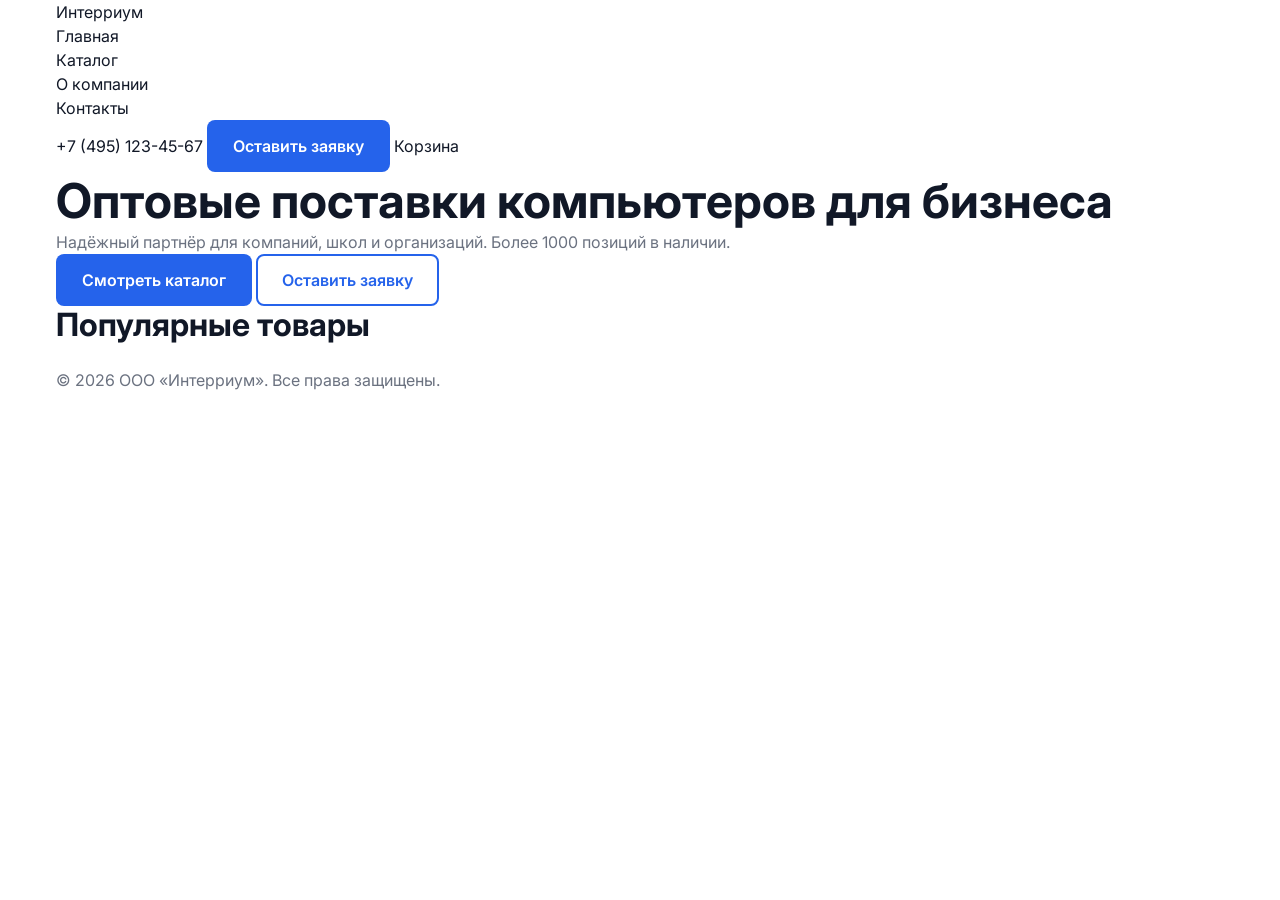
==== index.html @ 9c42518e "Initial commit" ====
<!doctype html>
<html lang="ru">
  <head>
    <meta charset="UTF-8" />
    <meta name="viewport" content="width=device-width, initial-scale=1.0" />
    <meta
      name="description"
      content="Оптовая продажа компьютеров для бизнеса. ООО Интерриум — надёжный поставщик техники с 2005 года."
    />
    <title>Интерриум — оптовые поставки компьютеров</title>
    <link rel="preconnect" href="https://fonts.googleapis.com" />
    <link rel="preconnect" href="https://fonts.gstatic.com" crossorigin />
    <link
      href="https://fonts.googleapis.com/css2?family=Inter:ital,opsz,wght@0,14..32,100..900;1,14..32,100..900&display=swap"
      rel="stylesheet"
    />
    <link rel="stylesheet" href="css/reset.css" />
    <link rel="stylesheet" href="css/variables.css" />
    <link rel="stylesheet" href="css/style.css" />
  </head>
  <body>
    <header id="header" class="header">
      <div class="container">
        <a href="index.html" class="header__logo">Интерриум</a>
        <nav class="header__nav">
          <ul class="header__nav-list">
            <li>
              <a href="index.html" class="header__nav-link active">Главная</a>
            </li>
            <li>
              <a href="catalog.html" class="header__nav-link">Каталог</a>
            </li>
            <li>
              <a href="about.html" class="header__nav-link">О компании</a>
            </li>
            <li>
              <a href="contacts.html" class="header__nav-link">Контакты</a>
            </li>
          </ul>
        </nav>
        <a href="tel:+74951234567" class="header__phone">+7 (495) 123-45-67</a>
        <button type="button" class="btn btn--primary header__btn">
          Оставить заявку
        </button>
        <a href="cart.html" class="header__cart">Корзина</a>
      </div>
    </header>

    <main class="main">
      <section class="hero">
        <div class="container">
          <!-- <img src="assets/images/banner_1.png" alt="" /> -->
          <h1 class="hero__title">Оптовые поставки компьютеров для бизнеса</h1>
          <p class="hero__subtitle">
            Надёжный партнёр для компаний, школ и организаций. Более 1000
            позиций в наличии.
          </p>
          <div class="hero__buttons">
            <button type="button" class="btn btn--primary">
              Смотреть каталог
            </button>
            <button type="button" class="btn btn--outline">
              Оставить заявку
            </button>
          </div>
        </div>
      </section>

      <section class="featured-products">
        <div class="container">
          <h2 class="section-title">Популярные товары</h2>
        </div>
      </section>
    </main>

    <footer class="footer">
      <div class="container">
        <p class="footer__copy">© 2026 ООО «Интерриум». Все права защищены.</p>
      </div>
    </footer>

    <script src="js/main.js"></script>
  </body>
</html>
---- css/variables.css ----
:root {
  --color-primary: #2563eb;
  --color-primary-dark: #1d4ed8;

  --color-dark: #111827;
  --color-gray: #6b7280;
  --color-light: #f3f4f6;
  --color-white: #ffffff;

  --color-success: #10b981;
  --color-danger: #ef4444;

  --font-family: "Inter", sans-serif;

  --font-size-xs: 12px;
  --font-size-sm: 14px;
  --font-size-base: 16px;
  --font-size-lg: 18px;
  --font-size-xl: 20px;
  --font-size-2xl: 24px;
  --font-size-3xl: 32px;
  --font-size-4xl: 48px;

  --font-weight-regular: 400;
  --font-weight-medium: 500;
  --font-weight-semibold: 600;
  --font-weight-bold: 700;

  --line-height-tight: 1.2;
  --line-height-normal: 1.5;
  --line-height-loose: 1.75;

  --spacing-xs: 4px;
  --spacing-sm: 8px;
  --spacing-md: 16px;
  --spacing-lg: 24px;
  --spacing-xl: 32px;
  --spacing-2xl: 48px;
  --spacing-3xl: 64px;
  --spacing-4xl: 96px;

  --radius-sm: 4px;
  --radius-md: 8px;
  --radius-lg: 12px;
  --radius-xl: 16px;
  --radius-full: 9999px;

  --shadow-sm: 0 1px 3px rgba(0, 0, 0, 0.1);
  --shadow-md: 0 4px 12px rgba(0, 0, 0, 0.1);
  --shadow-lg: 0 8px 24px rgba(0, 0, 0, 0.12);

  --transition-fast: 0.15s ease;
  --transition-base: 0.3s ease;

  --container-width: 1200px;
  --header-height: 80px;
}
---- css/style.css ----
body {
  font-family: var(--font-family);
  font-size: var(--font-size-base);
  font-weight: var(--font-weight-regular);
  line-height: var(--line-height-normal);
  color: var(--color-dark);
  background-color: var(--color-white);
  -webkit-font-smoothing: antialiased;
}

h1 {
  font-size: var(--font-size-4xl);
  font-weight: var(--font-weight-bold);
  line-height: var(--line-height-tight);
  color: var(--color-dark);
}

h2 {
  font-size: var(--font-size-3xl);
  font-weight: var(--font-weight-bold);
  line-height: var(--line-height-tight);
}

h3 {
  font-size: var(--font-size-2xl);
  font-weight: var(--font-weight-semibold);
  line-height: var(--line-height-tight);
}

p {
  line-height: var(--line-height-normal);
  color: var(--color-gray);
}

.section-title {
  font-size: var(--font-size-3xl);
  font-weight: var(--font-weight-bold);
  color: var(--color-dark);
  margin-bottom: var(--spacing-lg);
}

.section-subtitle {
  font-size: var(--font-size-lg);
  color: var(--color-gray);
  margin-bottom: var(--spacing-2xl);
}

.btn {
  display: inline-flex;
  align-items: center;
  justify-content: center;
  gap: var(--spacing-sm);
  padding: 12px 24px;
  font-size: var(--font-size-base);
  font-weight: var(--font-weight-semibold);
  border-radius: var(--radius-md);
  cursor: pointer;
  border: 2px solid transparent;
  transition: all var(--transition-base);
  white-space: nowrap;
}

.btn--primary {
  background-color: var(--color-primary);
  color: var(--color-white);
}

.btn--primary:hover {
  background-color: var(--color-primary-dark);
}

.btn--outline {
  background-color: transparent;
  color: var(--color-primary);
  border-color: var(--color-primary);
}

.btn--outline:hover {
  background-color: var(--color-primary);
  color: var(--color-white);
}

.container {
  max-width: var(--container-width);
  margin-left: auto;
  margin-right: auto;
  padding-left: var(--spacing-md);
  padding-right: var(--spacing-md);
}
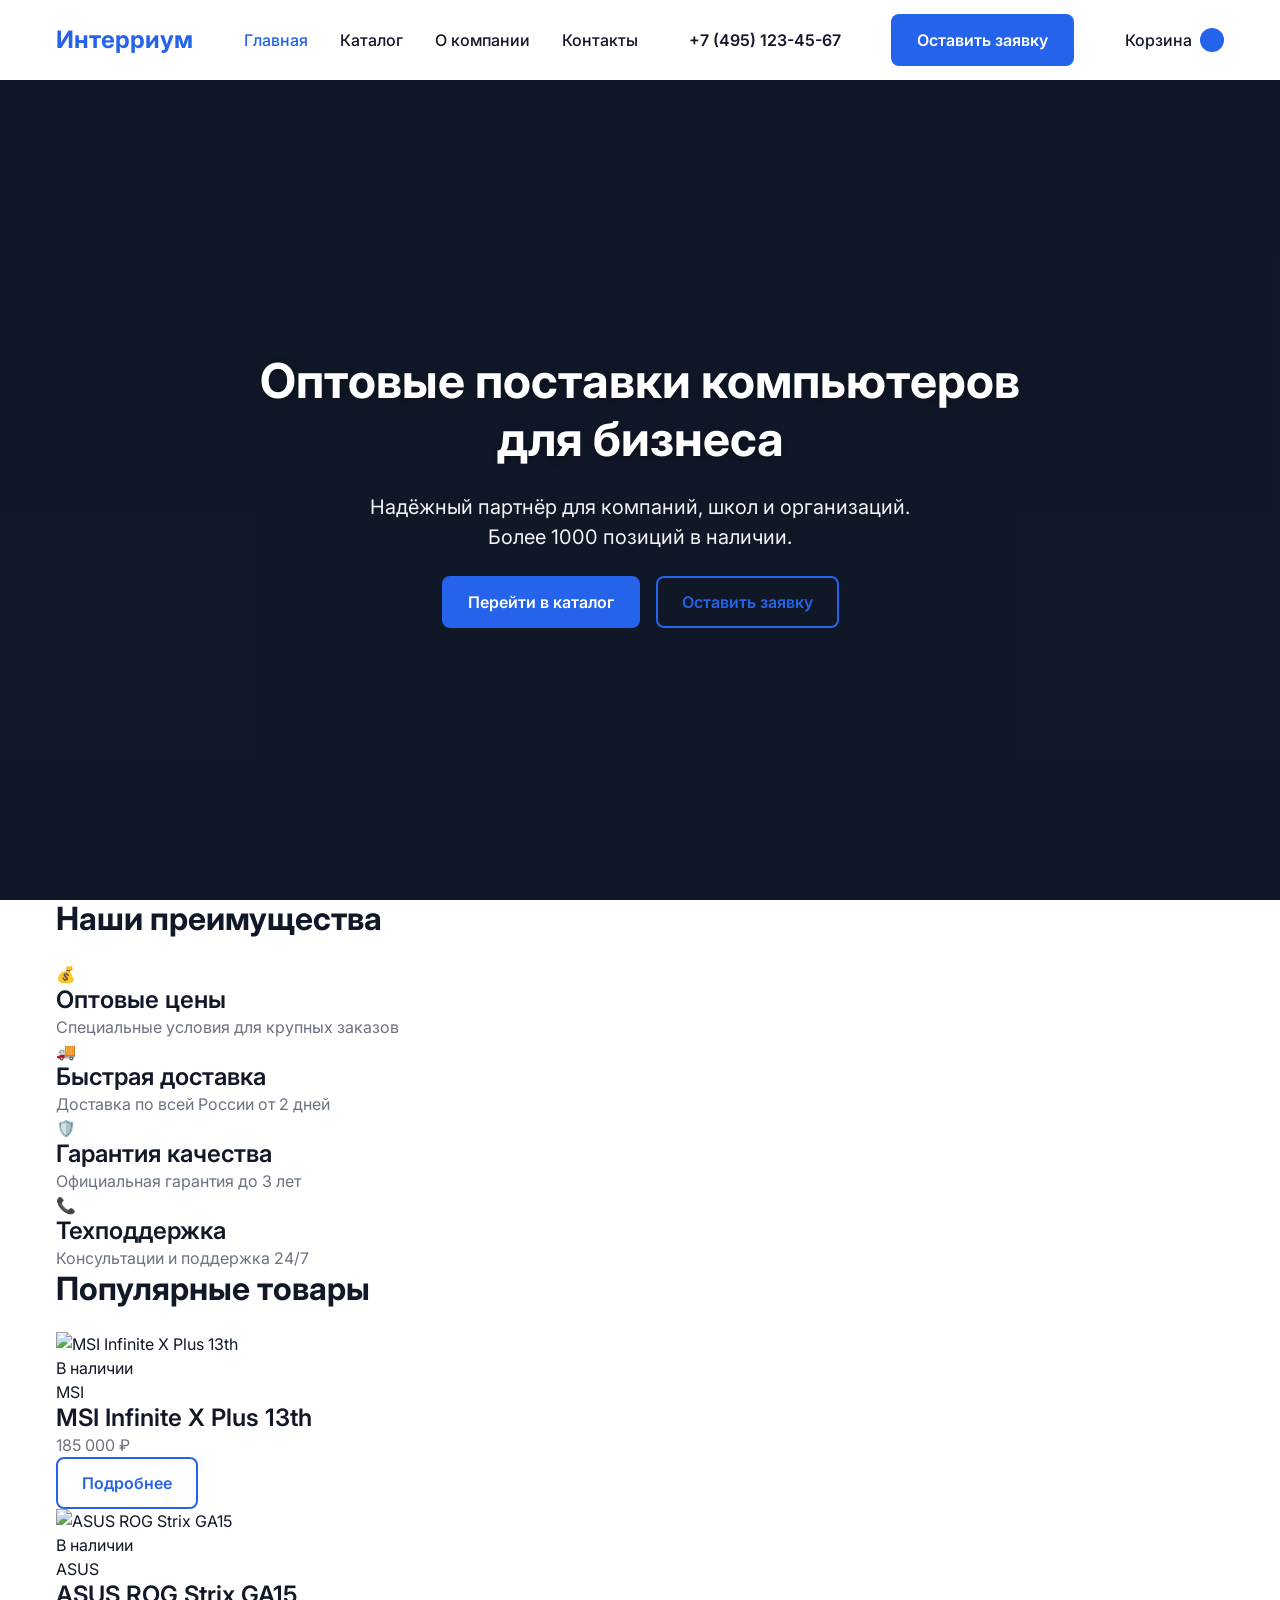
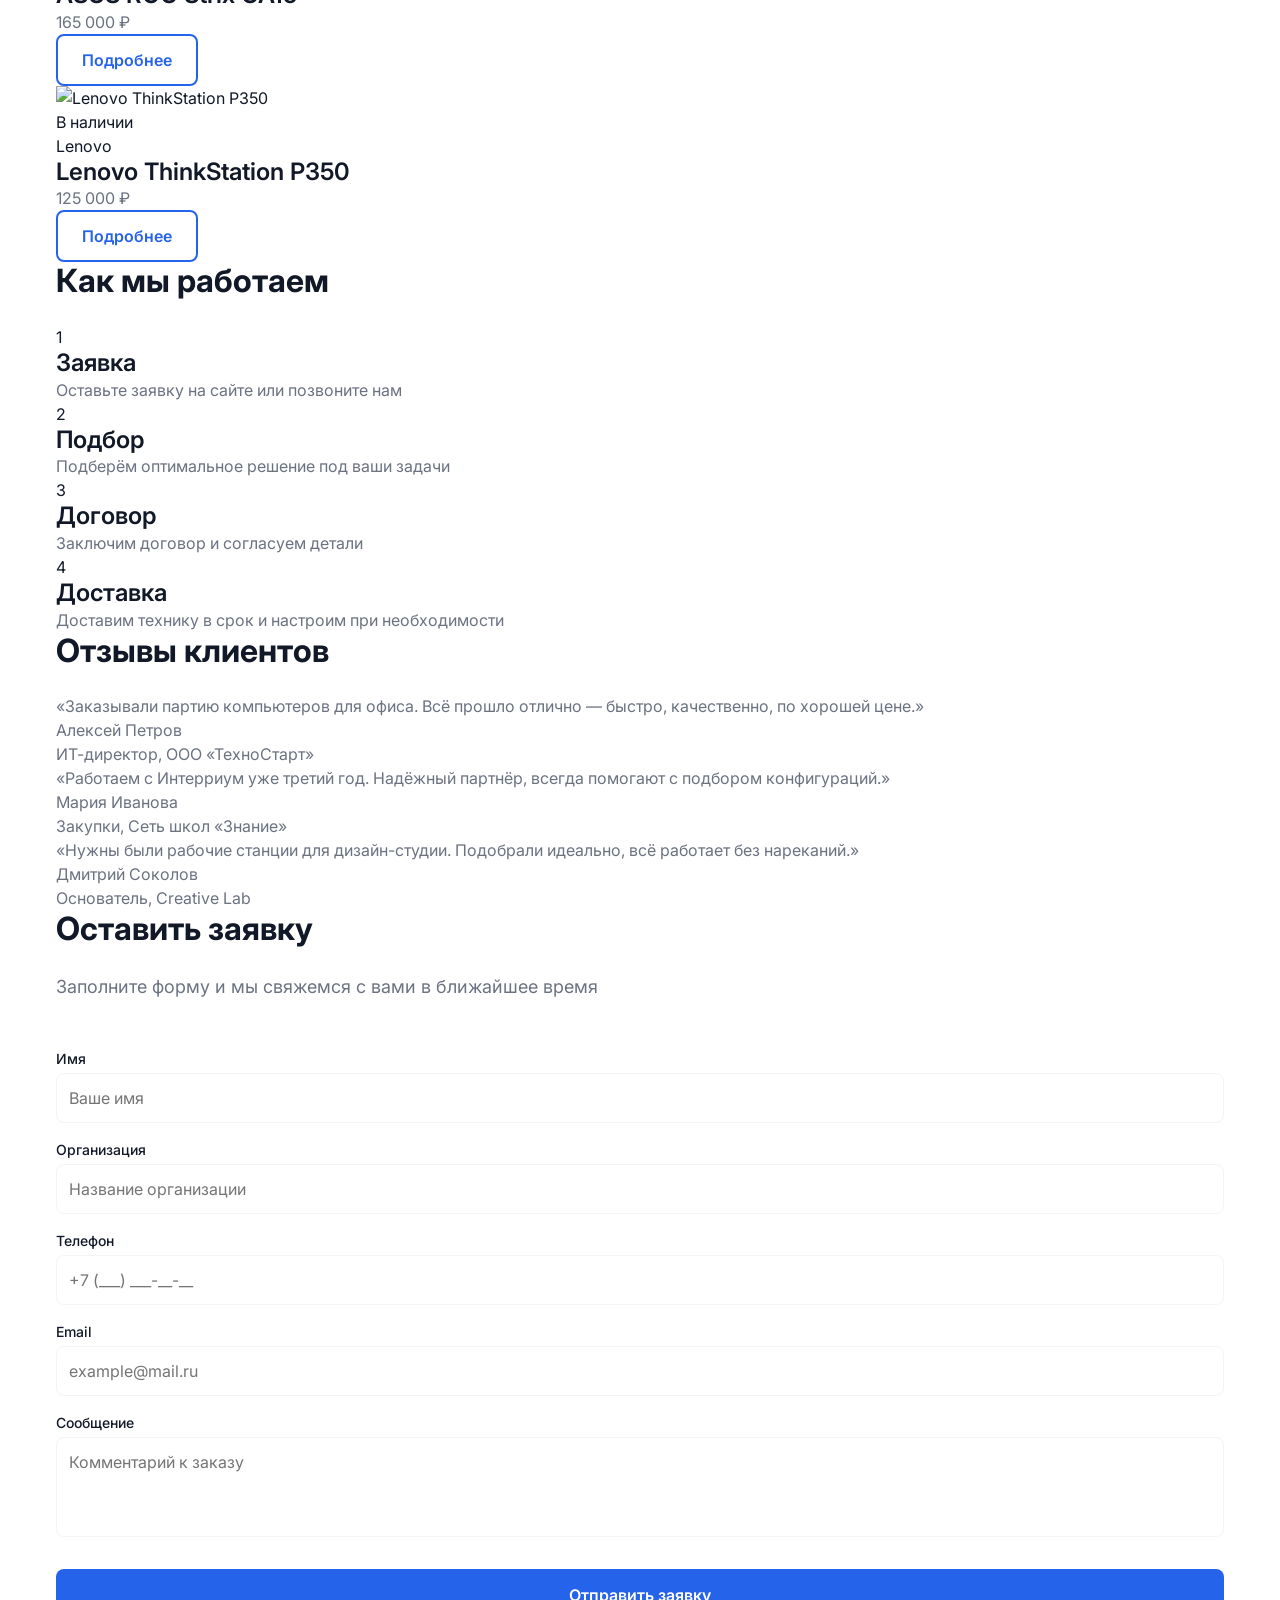
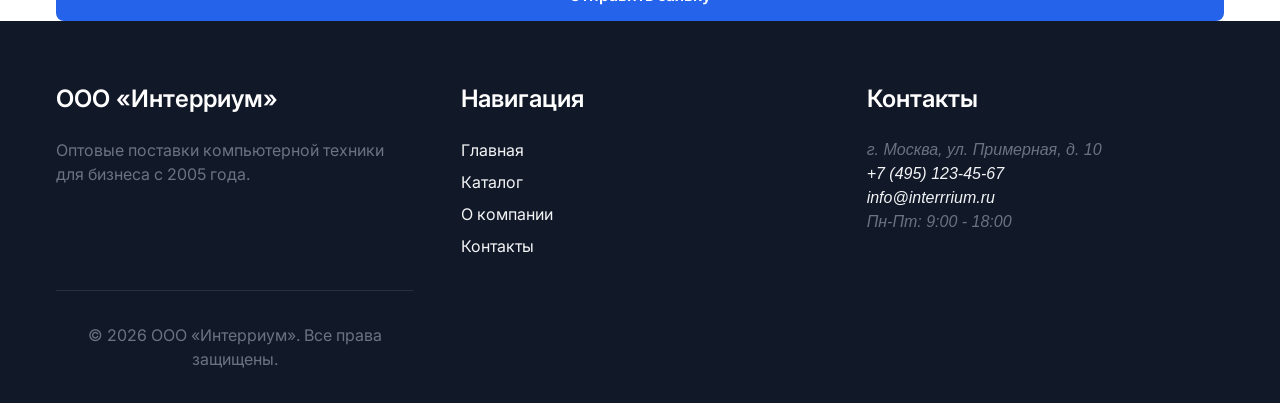
==== commit 3e1aeb62: "Remove adaptive design files and finalize basic templates - Removed adaptive.css file completely as " ====
--- a/index.html
+++ b/index.html
@@ -14,9 +14,15 @@
       href="https://fonts.googleapis.com/css2?family=Inter:ital,opsz,wght@0,14..32,100..900;1,14..32,100..900&display=swap"
       rel="stylesheet"
     />
+    <link rel="icon" href="assets/images/favicon.ico" type="image/x-icon" />
     <link rel="stylesheet" href="css/reset.css" />
     <link rel="stylesheet" href="css/variables.css" />
     <link rel="stylesheet" href="css/style.css" />
+    <link rel="stylesheet" href="css/header.css" />
+    <link rel="stylesheet" href="css/footer.css" />
+    <link rel="stylesheet" href="css/catalog.css" />
+    <link rel="stylesheet" href="css/product.css" />
+    <link rel="stylesheet" href="css/cart.css" />
   </head>
   <body>
     <header id="header" class="header">
@@ -39,46 +45,278 @@
           </ul>
         </nav>
         <a href="tel:+74951234567" class="header__phone">+7 (495) 123-45-67</a>
-        <button type="button" class="btn btn--primary header__btn">
+        <button type="button" class="btn btn--primary header__btn" data-modal="requestModal">
           Оставить заявку
         </button>
-        <a href="cart.html" class="header__cart">Корзина</a>
+        <a href="cart.html" class="header__cart">
+          Корзина
+          <span class="header__cart-count"></span>
+        </a>
       </div>
     </header>
 
     <main class="main">
       <section class="hero">
         <div class="container">
-          <!-- <img src="assets/images/banner_1.png" alt="" /> -->
           <h1 class="hero__title">Оптовые поставки компьютеров для бизнеса</h1>
           <p class="hero__subtitle">
             Надёжный партнёр для компаний, школ и организаций. Более 1000
             позиций в наличии.
           </p>
           <div class="hero__buttons">
-            <button type="button" class="btn btn--primary">
-              Смотреть каталог
-            </button>
-            <button type="button" class="btn btn--outline">
+            <a href="catalog.html" class="btn btn--primary">Перейти в каталог</a>
+            <button type="button" class="btn btn--outline" data-modal="requestModal">
               Оставить заявку
             </button>
           </div>
         </div>
       </section>
 
-      <section class="featured-products">
+      <section class="advantages section">
+        <div class="container">
+          <h2 class="section-title">Наши преимущества</h2>
+          <div class="advantages__grid">
+            <article class="advantage-card fade-in">
+              <div class="advantage-card__icon">💰</div>
+              <h3 class="advantage-card__title">Оптовые цены</h3>
+              <p class="advantage-card__text">Специальные условия для крупных заказов</p>
+            </article>
+            <article class="advantage-card fade-in">
+              <div class="advantage-card__icon">🚚</div>
+              <h3 class="advantage-card__title">Быстрая доставка</h3>
+              <p class="advantage-card__text">Доставка по всей России от 2 дней</p>
+            </article>
+            <article class="advantage-card fade-in">
+              <div class="advantage-card__icon">🛡️</div>
+              <h3 class="advantage-card__title">Гарантия качества</h3>
+              <p class="advantage-card__text">Официальная гарантия до 3 лет</p>
+            </article>
+            <article class="advantage-card fade-in">
+              <div class="advantage-card__icon">📞</div>
+              <h3 class="advantage-card__title">Техподдержка</h3>
+              <p class="advantage-card__text">Консультации и поддержка 24/7</p>
+            </article>
+          </div>
+        </div>
+      </section>
+
+      <section class="featured-products section">
         <div class="container">
           <h2 class="section-title">Популярные товары</h2>
+          <div class="featured-products__grid">
+            <article class="product-card fade-in" data-id="1">
+              <div class="product-card__image-wrapper">
+                <img src="assets/images/product-1.jpg" alt="MSI Infinite X Plus 13th" class="product-card__image" loading="lazy">
+                <span class="product-card__badge product-card__badge--in-stock">В наличии</span>
+              </div>
+              <div class="product-card__content">
+                <span class="product-card__brand">MSI</span>
+                <h3 class="product-card__title">MSI Infinite X Plus 13th</h3>
+                <p class="product-card__price">185 000 ₽</p>
+                <a href="product.html?id=1" class="btn btn--outline">Подробнее</a>
+              </div>
+            </article>
+            <article class="product-card fade-in" data-id="2">
+              <div class="product-card__image-wrapper">
+                <img src="assets/images/product-2.jpg" alt="ASUS ROG Strix GA15" class="product-card__image" loading="lazy">
+                <span class="product-card__badge product-card__badge--in-stock">В наличии</span>
+              </div>
+              <div class="product-card__content">
+                <span class="product-card__brand">ASUS</span>
+                <h3 class="product-card__title">ASUS ROG Strix GA15</h3>
+                <p class="product-card__price">165 000 ₽</p>
+                <a href="product.html?id=2" class="btn btn--outline">Подробнее</a>
+              </div>
+            </article>
+            <article class="product-card fade-in" data-id="5">
+              <div class="product-card__image-wrapper">
+                <img src="assets/images/product-5.jpg" alt="Lenovo ThinkStation P350" class="product-card__image" loading="lazy">
+                <span class="product-card__badge product-card__badge--in-stock">В наличии</span>
+              </div>
+              <div class="product-card__content">
+                <span class="product-card__brand">Lenovo</span>
+                <h3 class="product-card__title">Lenovo ThinkStation P350</h3>
+                <p class="product-card__price">125 000 ₽</p>
+                <a href="product.html?id=5" class="btn btn--outline">Подробнее</a>
+              </div>
+            </article>
+          </div>
+        </div>
+      </section>
+
+      <section class="steps section">
+        <div class="container">
+          <h2 class="section-title">Как мы работаем</h2>
+          <div class="steps__list">
+            <div class="step fade-in">
+              <span class="step__number">1</span>
+              <h3 class="step__title">Заявка</h3>
+              <p class="step__text">Оставьте заявку на сайте или позвоните нам</p>
+            </div>
+            <div class="step fade-in">
+              <span class="step__number">2</span>
+              <h3 class="step__title">Подбор</h3>
+              <p class="step__text">Подберём оптимальное решение под ваши задачи</p>
+            </div>
+            <div class="step fade-in">
+              <span class="step__number">3</span>
+              <h3 class="step__title">Договор</h3>
+              <p class="step__text">Заключим договор и согласуем детали</p>
+            </div>
+            <div class="step fade-in">
+              <span class="step__number">4</span>
+              <h3 class="step__title">Доставка</h3>
+              <p class="step__text">Доставим технику в срок и настроим при необходимости</p>
+            </div>
+          </div>
+        </div>
+      </section>
+
+      <section class="reviews section">
+        <div class="container">
+          <h2 class="section-title">Отзывы клиентов</h2>
+          <div class="reviews__grid">
+            <article class="review-card fade-in">
+              <blockquote class="review-card__quote">
+                <p>«Заказывали партию компьютеров для офиса. Всё прошло отлично — быстро, качественно, по хорошей цене.»</p>
+              </blockquote>
+              <div class="review-card__author">
+                <img src="assets/images/avatar-1.jpg" alt="" class="review-card__avatar" loading="lazy">
+                <div>
+                  <p class="review-card__name">Алексей Петров</p>
+                  <p class="review-card__position">ИТ-директор, ООО «ТехноСтарт»</p>
+                </div>
+              </div>
+            </article>
+            <article class="review-card fade-in">
+              <blockquote class="review-card__quote">
+                <p>«Работаем с Интерриум уже третий год. Надёжный партнёр, всегда помогают с подбором конфигураций.»</p>
+              </blockquote>
+              <div class="review-card__author">
+                <img src="assets/images/avatar-2.jpg" alt="" class="review-card__avatar" loading="lazy">
+                <div>
+                  <p class="review-card__name">Мария Иванова</p>
+                  <p class="review-card__position">Закупки, Сеть школ «Знание»</p>
+                </div>
+              </div>
+            </article>
+            <article class="review-card fade-in">
+              <blockquote class="review-card__quote">
+                <p>«Нужны были рабочие станции для дизайн-студии. Подобрали идеально, всё работает без нареканий.»</p>
+              </blockquote>
+              <div class="review-card__author">
+                <img src="assets/images/avatar-3.jpg" alt="" class="review-card__avatar" loading="lazy">
+                <div>
+                  <p class="review-card__name">Дмитрий Соколов</p>
+                  <p class="review-card__position">Основатель, Creative Lab</p>
+                </div>
+              </div>
+            </article>
+          </div>
+        </div>
+      </section>
+
+      <section class="contact-form-section section">
+        <div class="container">
+          <h2 class="section-title">Оставить заявку</h2>
+          <p class="section-subtitle">Заполните форму и мы свяжемся с вами в ближайшее время</p>
+          <form class="form contact-form">
+            <div class="form__field">
+              <label for="contact-name" class="form__label">Имя</label>
+              <input type="text" id="contact-name" name="name" class="form__input" placeholder="Ваше имя" required />
+            </div>
+            <div class="form__field">
+              <label for="contact-org" class="form__label">Организация</label>
+              <input type="text" id="contact-org" name="organization" class="form__input" placeholder="Название организации" required />
+            </div>
+            <div class="form__field">
+              <label for="contact-phone" class="form__label">Телефон</label>
+              <input type="tel" id="contact-phone" name="phone" class="form__input" placeholder="+7 (___) ___-__-__" required />
+            </div>
+            <div class="form__field">
+              <label for="contact-email" class="form__label">Email</label>
+              <input type="email" id="contact-email" name="email" class="form__input" placeholder="example@mail.ru" required />
+            </div>
+            <div class="form__field">
+              <label for="contact-message" class="form__label">Сообщение</label>
+              <textarea id="contact-message" name="message" class="form__textarea" placeholder="Комментарий к заказу"></textarea>
+            </div>
+            <button type="submit" class="btn btn--primary form__submit">Отправить заявку</button>
+          </form>
+          <div class="form__success" style="display: none;">
+            <h3 class="form__success-title">Спасибо! Заявка принята!</h3>
+            <p>Мы свяжемся с вами в ближайшее время.</p>
+          </div>
         </div>
       </section>
     </main>
 
+    <!-- Modal -->
+    <div class="modal-overlay" id="requestModal">
+      <div class="modal">
+        <button type="button" class="modal__close" aria-label="Закрыть">×</button>
+        <h2 class="modal__title">Оставить заявку</h2>
+        <form class="form">
+          <div class="form__field">
+            <label for="modal-name" class="form__label">Имя</label>
+            <input type="text" id="modal-name" name="name" class="form__input" placeholder="Ваше имя" required />
+          </div>
+          <div class="form__field">
+            <label for="modal-org" class="form__label">Организация</label>
+            <input type="text" id="modal-org" name="organization" class="form__input" placeholder="Название организации" required />
+          </div>
+          <div class="form__field">
+            <label for="modal-phone" class="form__label">Телефон</label>
+            <input type="tel" id="modal-phone" name="phone" class="form__input" placeholder="+7 (___) ___-__-__" required />
+          </div>
+          <div class="form__field">
+            <label for="modal-email" class="form__label">Email</label>
+            <input type="email" id="modal-email" name="email" class="form__input" placeholder="example@mail.ru" required />
+          </div>
+          <div class="form__field">
+            <label for="modal-comment" class="form__label">Комментарий</label>
+            <textarea id="modal-comment" name="comment" class="form__textarea" placeholder="Дополнительная информация"></textarea>
+          </div>
+          <button type="submit" class="btn btn--primary form__submit">Отправить</button>
+        </form>
+        <div class="form__success" style="display: none;">
+          <h3 class="form__success-title">Спасибо! Заявка принята!</h3>
+          <p>Мы свяжемся с вами в ближайшее время.</p>
+        </div>
+      </div>
+    </div>
+
     <footer class="footer">
+      <div class="container">
+        <div class="footer__column">
+          <h3>ООО «Интерриум»</h3>
+          <p>Оптовые поставки компьютерной техники для бизнеса с 2005 года.</p>
+        </div>
+        <div class="footer__column">
+          <h3>Навигация</h3>
+          <nav class="footer__links">
+            <a href="index.html" class="footer__link">Главная</a>
+            <a href="catalog.html" class="footer__link">Каталог</a>
+            <a href="about.html" class="footer__link">О компании</a>
+            <a href="contacts.html" class="footer__link">Контакты</a>
+          </nav>
+        </div>
+        <div class="footer__column">
+          <h3>Контакты</h3>
+          <address class="footer__contact">
+            <p>г. Москва, ул. Примерная, д. 10</p>
+            <p><a href="tel:+74951234567" class="footer__link">+7 (495) 123-45-67</a></p>
+            <p><a href="mailto:info@interrrium.ru" class="footer__link">info@interrrium.ru</a></p>
+            <p>Пн-Пт: 9:00 - 18:00</p>
+          </address>
+        </div>
+      </div>
       <div class="container">
         <p class="footer__copy">© 2026 ООО «Интерриум». Все права защищены.</p>
       </div>
     </footer>
 
+    <script src="js/data.js"></script>
     <script src="js/main.js"></script>
   </body>
 </html>
--- a/css/style.css
+++ b/css/style.css
@@ -1,4 +1,318 @@
+/* Header styles */
+.header {
+  position: fixed;
+  top: 0;
+  left: 0;
+  width: 100%;
+  height: var(--header-height);
+  background-color: var(--color-white);
+  box-shadow: var(--shadow-md);
+  z-index: 100;
+}
+
+.header .container {
+  display: flex;
+  align-items: center;
+  justify-content: space-between;
+  height: 100%;
+  gap: var(--spacing-lg);
+}
+
+.header__logo {
+  font-size: var(--font-size-2xl);
+  font-weight: var(--font-weight-bold);
+  color: var(--color-primary);
+  text-decoration: none;
+}
+
+.header__nav-list {
+  display: flex;
+  gap: var(--spacing-xl);
+}
+
+.header__nav-link {
+  font-size: var(--font-size-base);
+  font-weight: var(--font-weight-medium);
+  color: var(--color-dark);
+  transition: color var(--transition-base);
+}
+
+.header__nav-link:hover,
+.header__nav-link.active {
+  color: var(--color-primary);
+}
+
+.header__phone {
+  font-size: var(--font-size-base);
+  font-weight: var(--font-weight-semibold);
+  color: var(--color-dark);
+  white-space: nowrap;
+}
+
+.header__btn {
+  padding: 10px 20px;
+}
+
+.header__cart {
+  position: relative;
+  font-size: var(--font-size-base);
+  font-weight: var(--font-weight-medium);
+  color: var(--color-dark);
+  display: flex;
+  align-items: center;
+  gap: var(--spacing-sm);
+}
+
+.header__cart-count {
+  display: inline-flex;
+  align-items: center;
+  justify-content: center;
+  min-width: 24px;
+  height: 24px;
+  padding: 0 6px;
+  font-size: var(--font-size-xs);
+  font-weight: var(--font-weight-bold);
+  color: var(--color-white);
+  background-color: var(--color-primary);
+  border-radius: var(--radius-full);
+}
+
+.main {
+  padding-top: var(--header-height);
+}
+
+/* Hero section */
+.hero {
+  position: relative;
+  min-height: calc(100vh - var(--header-height));
+  display: flex;
+  align-items: center;
+  background-image: url('../assets/images/hero-bg.jpg');
+  background-size: cover;
+  background-position: center;
+  background-color: var(--color-dark);
+}
+
+.hero::before {
+  content: '';
+  position: absolute;
+  inset: 0;
+  background-color: rgba(17, 24, 39, 0.7);
+}
+
+.hero .container {
+  position: relative;
+  z-index: 1;
+  display: flex;
+  flex-direction: column;
+  align-items: center;
+  text-align: center;
+  gap: var(--spacing-lg);
+}
+
+.hero__title {
+  color: var(--color-white);
+  text-shadow: 0 2px 8px rgba(0, 0, 0, 0.3);
+  max-width: 800px;
+}
+
+.hero__subtitle {
+  color: var(--color-light);
+  font-size: var(--font-size-xl);
+  max-width: 600px;
+}
+
+.hero__buttons {
+  display: flex;
+  gap: var(--spacing-md);
+  flex-wrap: wrap;
+  justify-content: center;
+}
+
+/* Footer */
+.footer {
+  background-color: var(--color-dark);
+  color: var(--color-light);
+  padding: var(--spacing-3xl) 0 var(--spacing-xl);
+}
+
+.footer .container {
+  display: grid;
+  grid-template-columns: repeat(3, 1fr);
+  gap: var(--spacing-2xl);
+}
+
+.footer__column h3 {
+  color: var(--color-white);
+  margin-bottom: var(--spacing-lg);
+}
+
+.footer__links {
+  display: flex;
+  flex-direction: column;
+  gap: var(--spacing-sm);
+}
+
+.footer__link {
+  color: var(--color-light);
+  transition: color var(--transition-base);
+}
+
+.footer__link:hover {
+  color: var(--color-primary);
+}
+
+.footer__contact {
+  margin-bottom: var(--spacing-md);
+}
+
+.footer__copy {
+  text-align: center;
+  padding-top: var(--spacing-xl);
+  margin-top: var(--spacing-xl);
+  border-top: 1px solid rgba(255, 255, 255, 0.1);
+  color: var(--color-gray);
+}
+
+/* Modal */
+.modal-overlay {
+  position: fixed;
+  inset: 0;
+  background-color: rgba(0, 0, 0, 0.6);
+  display: flex;
+  align-items: center;
+  justify-content: center;
+  z-index: 1000;
+  opacity: 0;
+  visibility: hidden;
+  transition: opacity var(--transition-base), visibility var(--transition-base);
+}
+
+.modal-overlay--open {
+  opacity: 1;
+  visibility: visible;
+}
+
+.modal {
+  background-color: var(--color-white);
+  border-radius: var(--radius-lg);
+  padding: var(--spacing-2xl);
+  max-width: 500px;
+  width: 100%;
+  max-height: 90vh;
+  overflow-y: auto;
+  position: relative;
+  transform: translateY(-20px);
+  transition: transform var(--transition-base);
+}
+
+.modal-overlay--open .modal {
+  transform: translateY(0);
+}
+
+.modal__close {
+  position: absolute;
+  top: var(--spacing-md);
+  right: var(--spacing-md);
+  font-size: var(--font-size-2xl);
+  color: var(--color-gray);
+  cursor: pointer;
+  transition: color var(--transition-base);
+}
+
+.modal__close:hover {
+  color: var(--color-dark);
+}
+
+.modal__title {
+  margin-bottom: var(--spacing-xl);
+}
+
+.form {
+  display: flex;
+  flex-direction: column;
+  gap: var(--spacing-md);
+}
+
+.form__field {
+  display: flex;
+  flex-direction: column;
+  gap: var(--spacing-xs);
+}
+
+.form__label {
+  font-size: var(--font-size-sm);
+  font-weight: var(--font-weight-medium);
+  color: var(--color-dark);
+}
+
+.form__input,
+.form__textarea {
+  padding: 12px;
+  border: 1px solid var(--color-light);
+  border-radius: var(--radius-md);
+  font-size: var(--font-size-base);
+  transition: border-color var(--transition-base), box-shadow var(--transition-base);
+}
+
+.form__input:focus,
+.form__textarea:focus {
+  outline: none;
+  border-color: var(--color-primary);
+  box-shadow: 0 0 0 3px rgba(37, 99, 235, 0.1);
+}
+
+.form__input--error,
+.form__textarea--error {
+  border-color: var(--color-danger);
+}
+
+.form__error {
+  font-size: var(--font-size-xs);
+  color: var(--color-danger);
+}
+
+.form__textarea {
+  resize: none;
+  min-height: 100px;
+}
+
+.form__submit {
+  margin-top: var(--spacing-md);
+}
+
+.form__success {
+  text-align: center;
+  padding: var(--spacing-2xl) 0;
+}
+
+.form__success-title {
+  color: var(--color-success);
+  margin-bottom: var(--spacing-md);
+}
+
+/* Animations */
+@keyframes fadeIn {
+  from {
+    opacity: 0;
+    transform: translateY(20px);
+  }
+  to {
+    opacity: 1;
+    transform: translateY(0);
+  }
+}
+
+.fade-in {
+  animation: fadeIn 0.4s ease forwards;
+}
+
+html {
+  scroll-behavior: smooth;
+}
+
 body {
+  overflow-x: hidden;
   font-family: var(--font-family);
   font-size: var(--font-size-base);
   font-weight: var(--font-weight-regular);
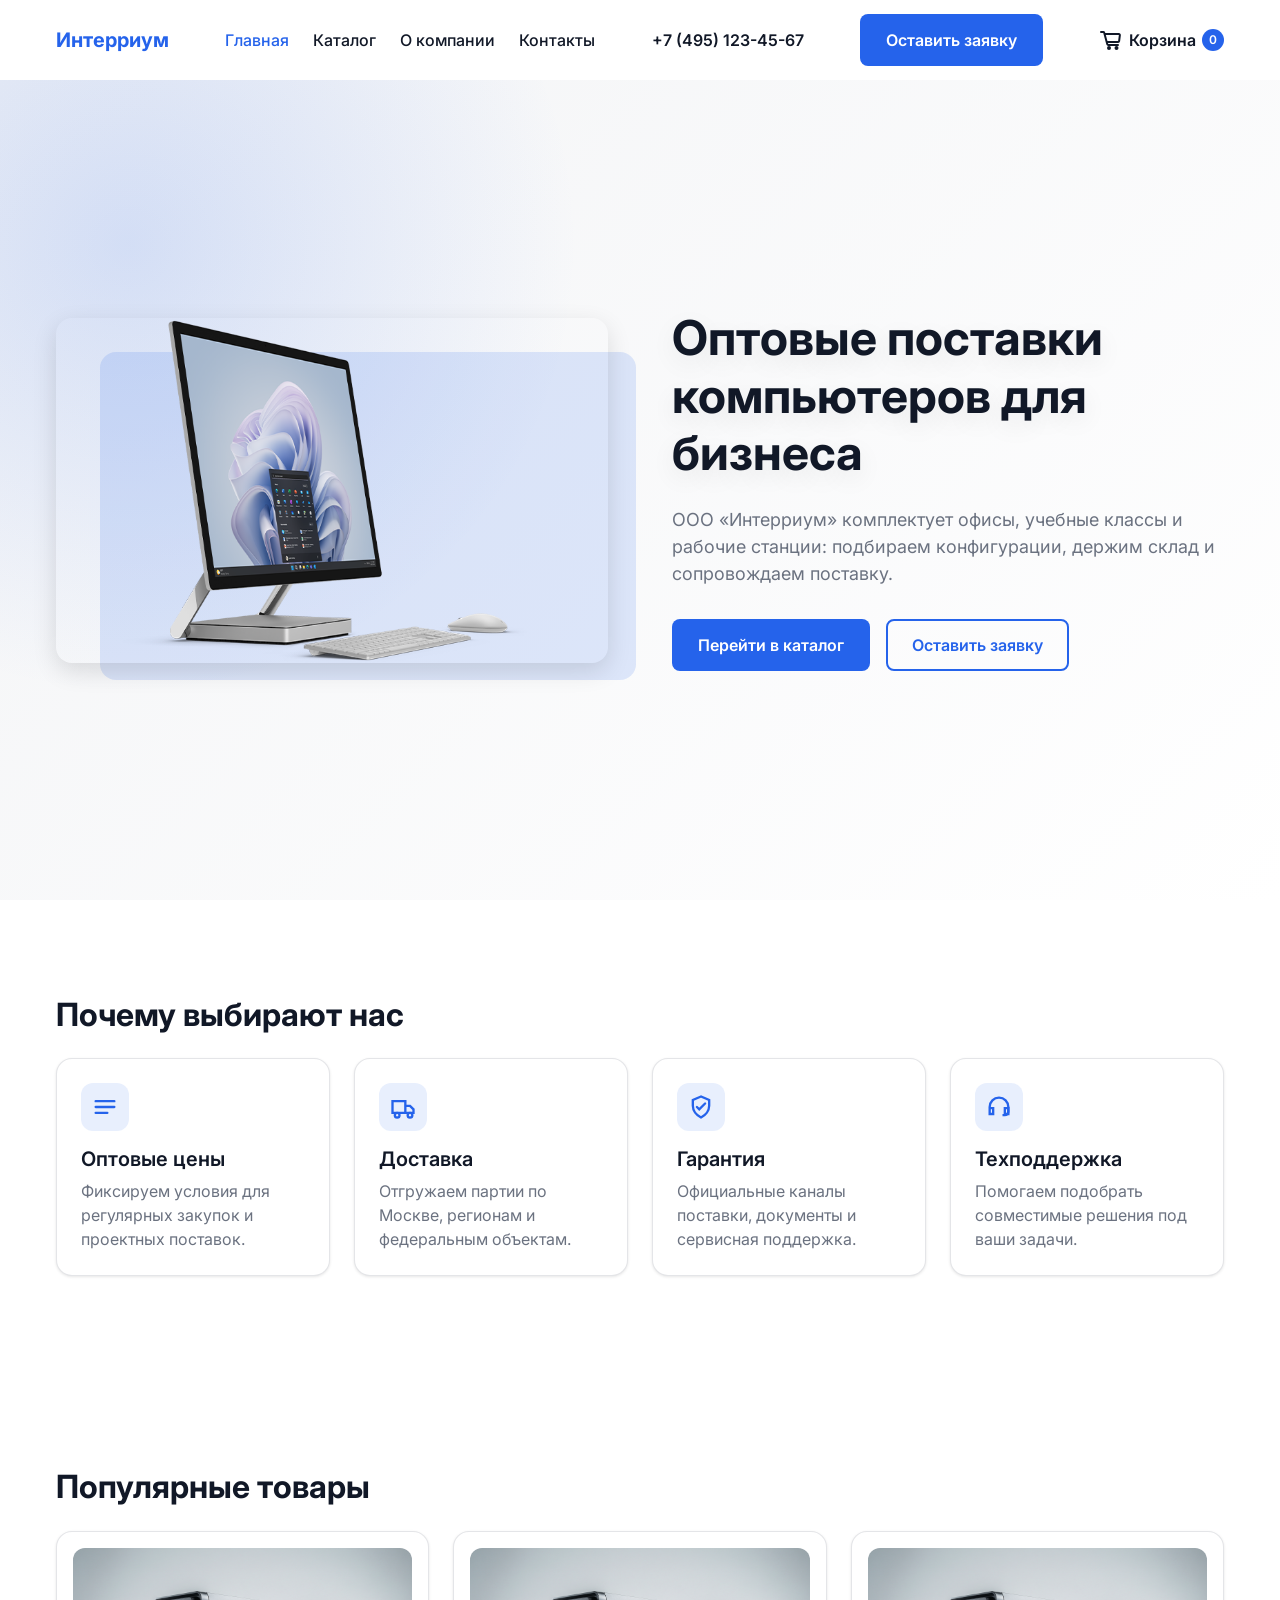
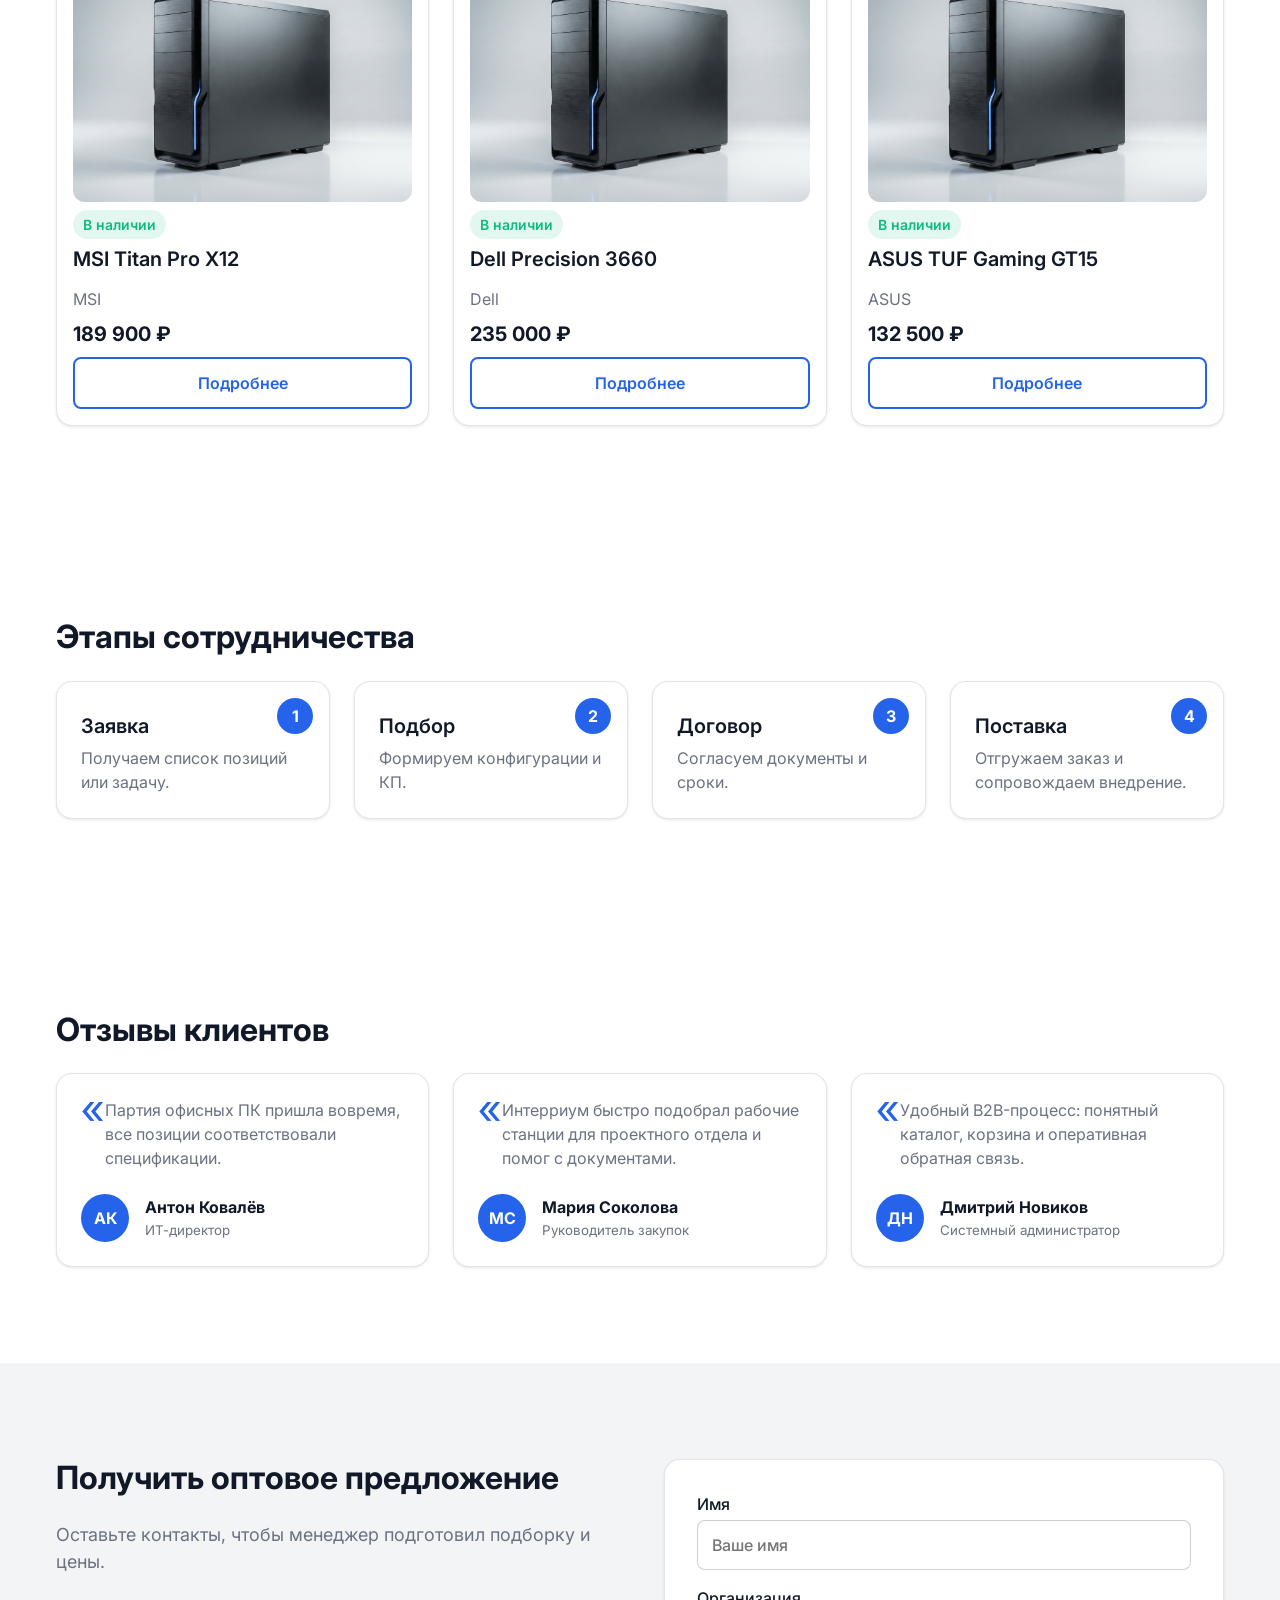
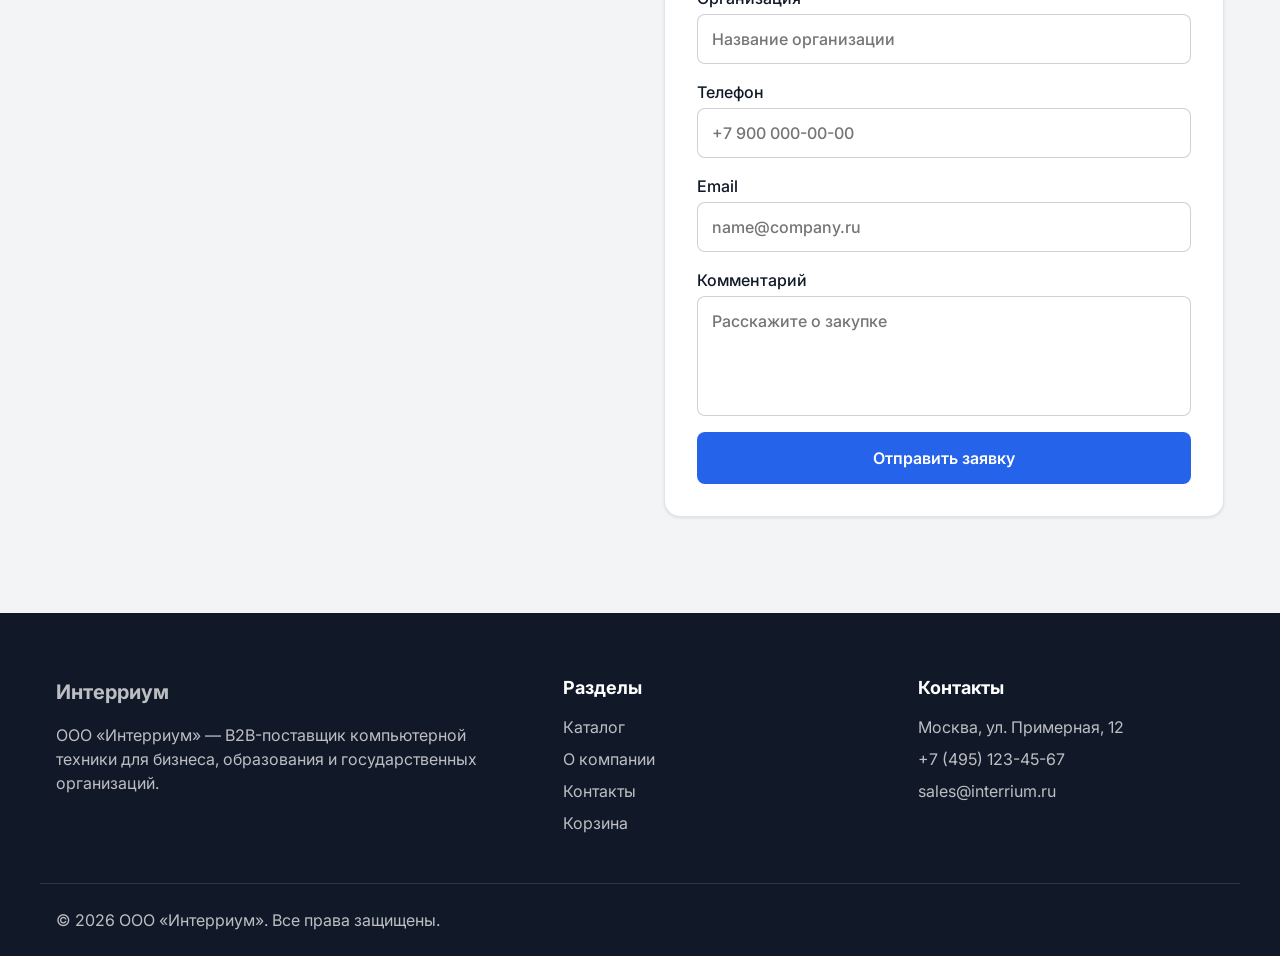
==== commit 0972e25c: "Final commit" ====
--- a/index.html
+++ b/index.html
@@ -5,16 +5,16 @@
     <meta name="viewport" content="width=device-width, initial-scale=1.0" />
     <meta
       name="description"
-      content="Оптовая продажа компьютеров для бизнеса. ООО Интерриум — надёжный поставщик техники с 2005 года."
+      content="ООО «Интерриум» поставляет компьютеры оптом для бизнеса: офисные ПК, игровые решения и рабочие станции с гарантией, доставкой и техподдержкой."
     />
-    <title>Интерриум — оптовые поставки компьютеров</title>
+    <title>ООО Интерриум — оптовая продажа компьютеров</title>
+    <link rel="icon" href="assets/icons/favicon.svg" type="image/svg+xml" />
     <link rel="preconnect" href="https://fonts.googleapis.com" />
     <link rel="preconnect" href="https://fonts.gstatic.com" crossorigin />
     <link
-      href="https://fonts.googleapis.com/css2?family=Inter:ital,opsz,wght@0,14..32,100..900;1,14..32,100..900&display=swap"
+      href="https://fonts.googleapis.com/css2?family=Inter:wght@400;500;600;700;800&family=Manrope:wght@400;600;700&display=swap"
       rel="stylesheet"
     />
-    <link rel="icon" href="assets/images/favicon.ico" type="image/x-icon" />
     <link rel="stylesheet" href="css/reset.css" />
     <link rel="stylesheet" href="css/variables.css" />
     <link rel="stylesheet" href="css/style.css" />
@@ -23,19 +23,23 @@
     <link rel="stylesheet" href="css/catalog.css" />
     <link rel="stylesheet" href="css/product.css" />
     <link rel="stylesheet" href="css/cart.css" />
+    <link rel="stylesheet" href="css/adaptive.css" />
   </head>
   <body>
-    <header id="header" class="header">
-      <div class="container">
-        <a href="index.html" class="header__logo">Интерриум</a>
-        <nav class="header__nav">
+    <header class="header" id="siteHeader">
+      <div class="container header__inner">
+        <a
+          href="index.html"
+          class="header__logo"
+          aria-label="ООО Интерриум, на главную"
+          >Интерриум</a
+        >
+        <nav class="header__nav" aria-label="Основная навигация">
           <ul class="header__nav-list">
             <li>
               <a href="index.html" class="header__nav-link active">Главная</a>
             </li>
-            <li>
-              <a href="catalog.html" class="header__nav-link">Каталог</a>
-            </li>
+            <li><a href="catalog.html" class="header__nav-link">Каталог</a></li>
             <li>
               <a href="about.html" class="header__nav-link">О компании</a>
             </li>
@@ -45,278 +49,430 @@
           </ul>
         </nav>
         <a href="tel:+74951234567" class="header__phone">+7 (495) 123-45-67</a>
-        <button type="button" class="btn btn--primary header__btn" data-modal="requestModal">
+        <button
+          type="button"
+          class="btn btn--primary header__btn"
+          data-modal="requestModal"
+        >
           Оставить заявку
         </button>
-        <a href="cart.html" class="header__cart">
-          Корзина
-          <span class="header__cart-count"></span>
+        <a href="cart.html" class="header__cart" aria-label="Перейти в корзину">
+          <svg
+            class="header__cart-icon"
+            aria-hidden="true"
+            viewBox="0 0 24 24"
+            fill="none"
+            xmlns="http://www.w3.org/2000/svg"
+          >
+            <path
+              d="M5.33331 6H19.8672C20.4687 6 20.9341 6.52718 20.8595 7.12403L20.1095 13.124C20.0469 13.6245 19.6215 14 19.1172 14H16.5555H9.44442H7.99998"
+              stroke="currentColor"
+              stroke-width="2"
+              stroke-linejoin="round"
+            />
+            <path
+              d="M2 4H4.23362C4.68578 4 5.08169 4.30341 5.19924 4.74003L8.30076 16.26C8.41831 16.6966 8.81422 17 9.26638 17H19"
+              stroke="currentColor"
+              stroke-width="2"
+              stroke-linecap="round"
+              stroke-linejoin="round"
+            />
+            <circle
+              cx="10"
+              cy="20"
+              r="1"
+              stroke="currentColor"
+              stroke-width="2"
+              stroke-linejoin="round"
+            />
+            <circle
+              cx="17.5"
+              cy="20"
+              r="1"
+              stroke="currentColor"
+              stroke-width="2"
+              stroke-linejoin="round"
+            />
+          </svg>
+          <span>Корзина</span><span class="header__cart-count">0</span>
         </a>
+        <button
+          type="button"
+          class="header__burger"
+          aria-label="Открыть меню"
+          aria-expanded="false"
+        >
+          <span></span>
+          <span></span>
+          <span></span>
+        </button>
       </div>
     </header>
-
     <main class="main">
-      <section class="hero">
+      <section class="hero hero--home">
+        <div class="container hero__inner">
+          <div class="hero__media">
+            <img
+              src="assets/images/banner_1.png"
+              alt="Современные компьютеры для оптовой закупки"
+            />
+          </div>
+          <div class="hero__content">
+            <h1 class="hero__title">
+              Оптовые поставки компьютеров для бизнеса
+            </h1>
+            <p class="hero__subtitle">
+              ООО «Интерриум» комплектует офисы, учебные классы и рабочие
+              станции: подбираем конфигурации, держим склад и сопровождаем
+              поставку.
+            </p>
+            <div class="hero__buttons">
+              <a class="btn btn--primary" href="catalog.html"
+                >Перейти в каталог</a
+              ><button
+                type="button"
+                class="btn btn--outline"
+                data-modal="requestModal"
+              >
+                Оставить заявку
+              </button>
+            </div>
+          </div>
+        </div>
+      </section>
+      <section class="section advantages">
         <div class="container">
-          <h1 class="hero__title">Оптовые поставки компьютеров для бизнеса</h1>
-          <p class="hero__subtitle">
-            Надёжный партнёр для компаний, школ и организаций. Более 1000
-            позиций в наличии.
-          </p>
-          <div class="hero__buttons">
-            <a href="catalog.html" class="btn btn--primary">Перейти в каталог</a>
-            <button type="button" class="btn btn--outline" data-modal="requestModal">
-              Оставить заявку
-            </button>
-          </div>
-        </div>
-      </section>
-
-      <section class="advantages section">
-        <div class="container">
-          <h2 class="section-title">Наши преимущества</h2>
+          <h2 class="section-title">Почему выбирают нас</h2>
           <div class="advantages__grid">
-            <article class="advantage-card fade-in">
-              <div class="advantage-card__icon">💰</div>
-              <h3 class="advantage-card__title">Оптовые цены</h3>
-              <p class="advantage-card__text">Специальные условия для крупных заказов</p>
-            </article>
-            <article class="advantage-card fade-in">
-              <div class="advantage-card__icon">🚚</div>
-              <h3 class="advantage-card__title">Быстрая доставка</h3>
-              <p class="advantage-card__text">Доставка по всей России от 2 дней</p>
-            </article>
-            <article class="advantage-card fade-in">
-              <div class="advantage-card__icon">🛡️</div>
-              <h3 class="advantage-card__title">Гарантия качества</h3>
-              <p class="advantage-card__text">Официальная гарантия до 3 лет</p>
-            </article>
-            <article class="advantage-card fade-in">
-              <div class="advantage-card__icon">📞</div>
-              <h3 class="advantage-card__title">Техподдержка</h3>
-              <p class="advantage-card__text">Консультации и поддержка 24/7</p>
-            </article>
-          </div>
-        </div>
-      </section>
-
-      <section class="featured-products section">
+            <article class="advantage-card">
+              <span class="advantage-card__icon"
+                ><svg viewBox="0 0 24 24" fill="none">
+                  <path
+                    d="M4 7h16M4 12h16M4 17h10"
+                    stroke="currentColor"
+                    stroke-width="2"
+                    stroke-linecap="round"
+                  /></svg
+              ></span>
+              <h3>Оптовые цены</h3>
+              <p>
+                Фиксируем условия для регулярных закупок и проектных поставок.
+              </p>
+            </article>
+            <article class="advantage-card">
+              <span class="advantage-card__icon"
+                ><svg viewBox="0 0 24 24" fill="none">
+                  <path
+                    d="M3 7h11v10H3zM14 11h4l3 3v3h-7z"
+                    stroke="currentColor"
+                    stroke-width="2"
+                  />
+                  <circle
+                    cx="7"
+                    cy="19"
+                    r="2"
+                    stroke="currentColor"
+                    stroke-width="2"
+                  />
+                  <circle
+                    cx="18"
+                    cy="19"
+                    r="2"
+                    stroke="currentColor"
+                    stroke-width="2"
+                  /></svg
+              ></span>
+              <h3>Доставка</h3>
+              <p>
+                Отгружаем партии по Москве, регионам и федеральным объектам.
+              </p>
+            </article>
+            <article class="advantage-card">
+              <span class="advantage-card__icon"
+                ><svg viewBox="0 0 24 24" fill="none">
+                  <path
+                    d="M12 3 5 6v5c0 4 3 8 7 10 4-2 7-6 7-10V6l-7-3Z"
+                    stroke="currentColor"
+                    stroke-width="2"
+                  />
+                  <path
+                    d="m8.5 12 2 2 5-5"
+                    stroke="currentColor"
+                    stroke-width="2"
+                    stroke-linecap="round"
+                  /></svg
+              ></span>
+              <h3>Гарантия</h3>
+              <p>
+                Официальные каналы поставки, документы и сервисная поддержка.
+              </p>
+            </article>
+            <article class="advantage-card">
+              <span class="advantage-card__icon"
+                ><svg viewBox="0 0 24 24" fill="none">
+                  <path
+                    d="M4 12a8 8 0 1 1 16 0v4a3 3 0 0 1-3 3h-2"
+                    stroke="currentColor"
+                    stroke-width="2"
+                  />
+                  <path
+                    d="M4 13h3v5H4zM17 13h3v5h-3z"
+                    stroke="currentColor"
+                    stroke-width="2"
+                  /></svg
+              ></span>
+              <h3>Техподдержка</h3>
+              <p>Помогаем подобрать совместимые решения под ваши задачи.</p>
+            </article>
+          </div>
+        </div>
+      </section>
+      <section class="section featured-products">
         <div class="container">
           <h2 class="section-title">Популярные товары</h2>
-          <div class="featured-products__grid">
-            <article class="product-card fade-in" data-id="1">
-              <div class="product-card__image-wrapper">
-                <img src="assets/images/product-1.jpg" alt="MSI Infinite X Plus 13th" class="product-card__image" loading="lazy">
-                <span class="product-card__badge product-card__badge--in-stock">В наличии</span>
-              </div>
-              <div class="product-card__content">
-                <span class="product-card__brand">MSI</span>
-                <h3 class="product-card__title">MSI Infinite X Plus 13th</h3>
-                <p class="product-card__price">185 000 ₽</p>
-                <a href="product.html?id=1" class="btn btn--outline">Подробнее</a>
-              </div>
-            </article>
-            <article class="product-card fade-in" data-id="2">
-              <div class="product-card__image-wrapper">
-                <img src="assets/images/product-2.jpg" alt="ASUS ROG Strix GA15" class="product-card__image" loading="lazy">
-                <span class="product-card__badge product-card__badge--in-stock">В наличии</span>
-              </div>
-              <div class="product-card__content">
-                <span class="product-card__brand">ASUS</span>
-                <h3 class="product-card__title">ASUS ROG Strix GA15</h3>
-                <p class="product-card__price">165 000 ₽</p>
-                <a href="product.html?id=2" class="btn btn--outline">Подробнее</a>
-              </div>
-            </article>
-            <article class="product-card fade-in" data-id="5">
-              <div class="product-card__image-wrapper">
-                <img src="assets/images/product-5.jpg" alt="Lenovo ThinkStation P350" class="product-card__image" loading="lazy">
-                <span class="product-card__badge product-card__badge--in-stock">В наличии</span>
-              </div>
-              <div class="product-card__content">
-                <span class="product-card__brand">Lenovo</span>
-                <h3 class="product-card__title">Lenovo ThinkStation P350</h3>
-                <p class="product-card__price">125 000 ₽</p>
-                <a href="product.html?id=5" class="btn btn--outline">Подробнее</a>
-              </div>
-            </article>
-          </div>
-        </div>
-      </section>
-
-      <section class="steps section">
+          <div class="products-grid products-grid--featured">
+            <article class="product-card">
+              <img
+                src="assets/images/product-01.png"
+                alt="MSI Titan Pro X12"
+                loading="lazy"
+              /><span class="badge badge--success">В наличии</span>
+              <h3>MSI Titan Pro X12</h3>
+              <p>MSI</p>
+              <strong>189 900 ₽</strong
+              ><a class="btn btn--outline" href="product.html?id=1"
+                >Подробнее</a
+              >
+            </article>
+            <article class="product-card">
+              <img
+                src="assets/images/product-01.png"
+                alt="Dell Precision 3660"
+                loading="lazy"
+              /><span class="badge badge--success">В наличии</span>
+              <h3>Dell Precision 3660</h3>
+              <p>Dell</p>
+              <strong>235 000 ₽</strong
+              ><a class="btn btn--outline" href="product.html?id=5"
+                >Подробнее</a
+              >
+            </article>
+            <article class="product-card">
+              <img
+                src="assets/images/product-01.png"
+                alt="ASUS TUF Gaming GT15"
+                loading="lazy"
+              /><span class="badge badge--success">В наличии</span>
+              <h3>ASUS TUF Gaming GT15</h3>
+              <p>ASUS</p>
+              <strong>132 500 ₽</strong
+              ><a class="btn btn--outline" href="product.html?id=20"
+                >Подробнее</a
+              >
+            </article>
+          </div>
+        </div>
+      </section>
+      <section class="section steps">
         <div class="container">
-          <h2 class="section-title">Как мы работаем</h2>
-          <div class="steps__list">
-            <div class="step fade-in">
-              <span class="step__number">1</span>
-              <h3 class="step__title">Заявка</h3>
-              <p class="step__text">Оставьте заявку на сайте или позвоните нам</p>
-            </div>
-            <div class="step fade-in">
-              <span class="step__number">2</span>
-              <h3 class="step__title">Подбор</h3>
-              <p class="step__text">Подберём оптимальное решение под ваши задачи</p>
-            </div>
-            <div class="step fade-in">
-              <span class="step__number">3</span>
-              <h3 class="step__title">Договор</h3>
-              <p class="step__text">Заключим договор и согласуем детали</p>
-            </div>
-            <div class="step fade-in">
-              <span class="step__number">4</span>
-              <h3 class="step__title">Доставка</h3>
-              <p class="step__text">Доставим технику в срок и настроим при необходимости</p>
-            </div>
-          </div>
-        </div>
-      </section>
-
-      <section class="reviews section">
+          <h2 class="section-title">Этапы сотрудничества</h2>
+          <ol class="steps__grid">
+            <li>
+              <h3>Заявка</h3>
+              <p>Получаем список позиций или задачу.</p>
+            </li>
+            <li>
+              <h3>Подбор</h3>
+              <p>Формируем конфигурации и КП.</p>
+            </li>
+            <li>
+              <h3>Договор</h3>
+              <p>Согласуем документы и сроки.</p>
+            </li>
+            <li>
+              <h3>Поставка</h3>
+              <p>Отгружаем заказ и сопровождаем внедрение.</p>
+            </li>
+          </ol>
+        </div>
+      </section>
+      <section class="section reviews">
         <div class="container">
           <h2 class="section-title">Отзывы клиентов</h2>
           <div class="reviews__grid">
-            <article class="review-card fade-in">
-              <blockquote class="review-card__quote">
-                <p>«Заказывали партию компьютеров для офиса. Всё прошло отлично — быстро, качественно, по хорошей цене.»</p>
-              </blockquote>
-              <div class="review-card__author">
-                <img src="assets/images/avatar-1.jpg" alt="" class="review-card__avatar" loading="lazy">
-                <div>
-                  <p class="review-card__name">Алексей Петров</p>
-                  <p class="review-card__position">ИТ-директор, ООО «ТехноСтарт»</p>
-                </div>
+            <article class="review-card">
+              <p>
+                Партия офисных ПК пришла вовремя, все позиции соответствовали
+                спецификации.
+              </p>
+              <div>
+                <span class="avatar">АК</span><strong>Антон Ковалёв</strong
+                ><small>ИТ-директор</small>
               </div>
             </article>
-            <article class="review-card fade-in">
-              <blockquote class="review-card__quote">
-                <p>«Работаем с Интерриум уже третий год. Надёжный партнёр, всегда помогают с подбором конфигураций.»</p>
-              </blockquote>
-              <div class="review-card__author">
-                <img src="assets/images/avatar-2.jpg" alt="" class="review-card__avatar" loading="lazy">
-                <div>
-                  <p class="review-card__name">Мария Иванова</p>
-                  <p class="review-card__position">Закупки, Сеть школ «Знание»</p>
-                </div>
+            <article class="review-card">
+              <p>
+                Интерриум быстро подобрал рабочие станции для проектного отдела
+                и помог с документами.
+              </p>
+              <div>
+                <span class="avatar">МС</span><strong>Мария Соколова</strong
+                ><small>Руководитель закупок</small>
               </div>
             </article>
-            <article class="review-card fade-in">
-              <blockquote class="review-card__quote">
-                <p>«Нужны были рабочие станции для дизайн-студии. Подобрали идеально, всё работает без нареканий.»</p>
-              </blockquote>
-              <div class="review-card__author">
-                <img src="assets/images/avatar-3.jpg" alt="" class="review-card__avatar" loading="lazy">
-                <div>
-                  <p class="review-card__name">Дмитрий Соколов</p>
-                  <p class="review-card__position">Основатель, Creative Lab</p>
-                </div>
+            <article class="review-card">
+              <p>
+                Удобный B2B-процесс: понятный каталог, корзина и оперативная
+                обратная связь.
+              </p>
+              <div>
+                <span class="avatar">ДН</span><strong>Дмитрий Новиков</strong
+                ><small>Системный администратор</small>
               </div>
             </article>
           </div>
         </div>
       </section>
-
-      <section class="contact-form-section section">
-        <div class="container">
-          <h2 class="section-title">Оставить заявку</h2>
-          <p class="section-subtitle">Заполните форму и мы свяжемся с вами в ближайшее время</p>
-          <form class="form contact-form">
-            <div class="form__field">
-              <label for="contact-name" class="form__label">Имя</label>
-              <input type="text" id="contact-name" name="name" class="form__input" placeholder="Ваше имя" required />
-            </div>
-            <div class="form__field">
-              <label for="contact-org" class="form__label">Организация</label>
-              <input type="text" id="contact-org" name="organization" class="form__input" placeholder="Название организации" required />
-            </div>
-            <div class="form__field">
-              <label for="contact-phone" class="form__label">Телефон</label>
-              <input type="tel" id="contact-phone" name="phone" class="form__input" placeholder="+7 (___) ___-__-__" required />
-            </div>
-            <div class="form__field">
-              <label for="contact-email" class="form__label">Email</label>
-              <input type="email" id="contact-email" name="email" class="form__input" placeholder="example@mail.ru" required />
-            </div>
-            <div class="form__field">
-              <label for="contact-message" class="form__label">Сообщение</label>
-              <textarea id="contact-message" name="message" class="form__textarea" placeholder="Комментарий к заказу"></textarea>
-            </div>
-            <button type="submit" class="btn btn--primary form__submit">Отправить заявку</button>
+      <section class="section request-section">
+        <div class="container request-section__grid">
+          <div>
+            <h2 class="section-title">Получить оптовое предложение</h2>
+            <p class="section-subtitle">
+              Оставьте контакты, чтобы менеджер подготовил подборку и цены.
+            </p>
+          </div>
+          <form class="form js-validate-form" novalidate>
+            <label class="form__field"
+              >Имя<input name="name" placeholder="Ваше имя" required /></label
+            ><label class="form__field"
+              >Организация<input
+                name="organization"
+                placeholder="Название организации"
+                required /></label
+            ><label class="form__field"
+              >Телефон<input
+                name="phone"
+                type="tel"
+                placeholder="+7 900 000-00-00"
+                required /></label
+            ><label class="form__field"
+              >Email<input
+                name="email"
+                type="email"
+                placeholder="name@company.ru"
+                required /></label
+            ><label class="form__field"
+              >Комментарий<textarea
+                name="message"
+                placeholder="Расскажите о закупке"
+                required
+              ></textarea></label
+            ><button class="btn btn--primary" type="submit">
+              Отправить заявку
+            </button>
           </form>
-          <div class="form__success" style="display: none;">
-            <h3 class="form__success-title">Спасибо! Заявка принята!</h3>
-            <p>Мы свяжемся с вами в ближайшее время.</p>
-          </div>
         </div>
       </section>
     </main>
-
-    <!-- Modal -->
-    <div class="modal-overlay" id="requestModal">
-      <div class="modal">
-        <button type="button" class="modal__close" aria-label="Закрыть">×</button>
-        <h2 class="modal__title">Оставить заявку</h2>
-        <form class="form">
-          <div class="form__field">
-            <label for="modal-name" class="form__label">Имя</label>
-            <input type="text" id="modal-name" name="name" class="form__input" placeholder="Ваше имя" required />
-          </div>
-          <div class="form__field">
-            <label for="modal-org" class="form__label">Организация</label>
-            <input type="text" id="modal-org" name="organization" class="form__input" placeholder="Название организации" required />
-          </div>
-          <div class="form__field">
-            <label for="modal-phone" class="form__label">Телефон</label>
-            <input type="tel" id="modal-phone" name="phone" class="form__input" placeholder="+7 (___) ___-__-__" required />
-          </div>
-          <div class="form__field">
-            <label for="modal-email" class="form__label">Email</label>
-            <input type="email" id="modal-email" name="email" class="form__input" placeholder="example@mail.ru" required />
-          </div>
-          <div class="form__field">
-            <label for="modal-comment" class="form__label">Комментарий</label>
-            <textarea id="modal-comment" name="comment" class="form__textarea" placeholder="Дополнительная информация"></textarea>
-          </div>
-          <button type="submit" class="btn btn--primary form__submit">Отправить</button>
-        </form>
-        <div class="form__success" style="display: none;">
-          <h3 class="form__success-title">Спасибо! Заявка принята!</h3>
-          <p>Мы свяжемся с вами в ближайшее время.</p>
-        </div>
+    <footer class="footer">
+      <div class="container footer__grid">
+        <div>
+          <a href="index.html" class="footer__logo">Интерриум</a>
+          <p>
+            ООО «Интерриум» — B2B-поставщик компьютерной техники для бизнеса,
+            образования и государственных организаций.
+          </p>
+        </div>
+        <nav aria-label="Навигация в подвале">
+          <h2 class="footer__title">Разделы</h2>
+          <ul class="footer__links">
+            <li><a href="catalog.html">Каталог</a></li>
+            <li><a href="about.html">О компании</a></li>
+            <li><a href="contacts.html">Контакты</a></li>
+            <li><a href="cart.html">Корзина</a></li>
+          </ul>
+        </nav>
+        <address class="footer__address">
+          <h2 class="footer__title">Контакты</h2>
+          <p>Москва, ул. Примерная, 12</p>
+          <p><a href="tel:+74951234567">+7 (495) 123-45-67</a></p>
+          <p><a href="mailto:sales@interrium.ru">sales@interrium.ru</a></p>
+        </address>
       </div>
-    </div>
-
-    <footer class="footer">
-      <div class="container">
-        <div class="footer__column">
-          <h3>ООО «Интерриум»</h3>
-          <p>Оптовые поставки компьютерной техники для бизнеса с 2005 года.</p>
-        </div>
-        <div class="footer__column">
-          <h3>Навигация</h3>
-          <nav class="footer__links">
-            <a href="index.html" class="footer__link">Главная</a>
-            <a href="catalog.html" class="footer__link">Каталог</a>
-            <a href="about.html" class="footer__link">О компании</a>
-            <a href="contacts.html" class="footer__link">Контакты</a>
-          </nav>
-        </div>
-        <div class="footer__column">
-          <h3>Контакты</h3>
-          <address class="footer__contact">
-            <p>г. Москва, ул. Примерная, д. 10</p>
-            <p><a href="tel:+74951234567" class="footer__link">+7 (495) 123-45-67</a></p>
-            <p><a href="mailto:info@interrrium.ru" class="footer__link">info@interrrium.ru</a></p>
-            <p>Пн-Пт: 9:00 - 18:00</p>
-          </address>
-        </div>
-      </div>
-      <div class="container">
+      <div class="container footer__bottom">
         <p class="footer__copy">© 2026 ООО «Интерриум». Все права защищены.</p>
       </div>
     </footer>
-
-    <script src="js/data.js"></script>
+    <div class="modal" id="requestModal" aria-hidden="true">
+      <div class="modal__overlay" data-modal-close></div>
+      <div
+        class="modal__window"
+        role="dialog"
+        aria-modal="true"
+        aria-labelledby="requestModalTitle"
+      >
+        <button
+          type="button"
+          class="modal__close"
+          data-modal-close
+          aria-label="Закрыть окно"
+        >
+          <svg aria-hidden="true" viewBox="0 0 24 24" fill="none">
+            <path
+              d="M6 6l12 12M18 6 6 18"
+              stroke="currentColor"
+              stroke-width="2"
+              stroke-linecap="round"
+            />
+          </svg>
+        </button>
+        <form class="form modal__form js-validate-form" novalidate>
+          <h2 id="requestModalTitle" class="form__title">Оставить заявку</h2>
+          <p class="form__text">
+            Заполните форму, и менеджер подготовит оптовое предложение.
+          </p>
+          <label class="form__field"
+            >Имя<input name="name" type="text" placeholder="Ваше имя" required
+          /></label>
+          <label class="form__field"
+            >Организация<input
+              name="organization"
+              type="text"
+              placeholder="Название организации"
+              required
+          /></label>
+          <label class="form__field"
+            >Телефон<input
+              name="phone"
+              type="tel"
+              placeholder="+7 900 000-00-00"
+              required
+          /></label>
+          <label class="form__field"
+            >Email<input
+              name="email"
+              type="email"
+              placeholder="name@company.ru"
+              required
+          /></label>
+          <label class="form__field"
+            >Комментарий<textarea
+              name="message"
+              placeholder="Какие компьютеры вас интересуют"
+              required
+            ></textarea>
+          </label>
+          <button class="btn btn--primary form__submit" type="submit">
+            Отправить
+          </button>
+        </form>
+        <div class="form-success" hidden>
+          <h2>Спасибо! Заявка принята.</h2>
+          <p>Мы свяжемся с вами в ближайшее рабочее время.</p>
+        </div>
+      </div>
+    </div>
     <script src="js/main.js"></script>
+    <script src="js/modal.js"></script>
   </body>
 </html>
--- a/css/variables.css
+++ b/css/variables.css
@@ -1,17 +1,19 @@
 :root {
   --color-primary: #2563eb;
+  --color-primary-rgb: 37, 99, 235;
   --color-primary-dark: #1d4ed8;
-
   --color-dark: #111827;
+  --color-dark-rgb: 17, 24, 39;
   --color-gray: #6b7280;
+  --color-gray-rgb: 107, 114, 128;
   --color-light: #f3f4f6;
   --color-white: #ffffff;
-
+  --color-white-rgb: 255, 255, 255;
   --color-success: #10b981;
+  --color-success-rgb: 16, 185, 129;
   --color-danger: #ef4444;
-
-  --font-family: "Inter", sans-serif;
-
+  --color-danger-rgb: 239, 68, 68;
+  --font-family: "Inter", "Manrope", sans-serif;
   --font-size-xs: 12px;
   --font-size-sm: 14px;
   --font-size-base: 16px;
@@ -20,16 +22,13 @@
   --font-size-2xl: 24px;
   --font-size-3xl: 32px;
   --font-size-4xl: 48px;
-
   --font-weight-regular: 400;
   --font-weight-medium: 500;
   --font-weight-semibold: 600;
   --font-weight-bold: 700;
-
   --line-height-tight: 1.2;
   --line-height-normal: 1.5;
   --line-height-loose: 1.75;
-
   --spacing-xs: 4px;
   --spacing-sm: 8px;
   --spacing-md: 16px;
@@ -38,20 +37,16 @@
   --spacing-2xl: 48px;
   --spacing-3xl: 64px;
   --spacing-4xl: 96px;
-
   --radius-sm: 4px;
   --radius-md: 8px;
   --radius-lg: 12px;
   --radius-xl: 16px;
   --radius-full: 9999px;
-
-  --shadow-sm: 0 1px 3px rgba(0, 0, 0, 0.1);
-  --shadow-md: 0 4px 12px rgba(0, 0, 0, 0.1);
-  --shadow-lg: 0 8px 24px rgba(0, 0, 0, 0.12);
-
-  --transition-fast: 0.15s ease;
-  --transition-base: 0.3s ease;
-
+  --shadow-sm: 0 1px 3px rgba(0, 0, 0, .1);
+  --shadow-md: 0 4px 12px rgba(0, 0, 0, .1);
+  --shadow-lg: 0 8px 24px rgba(0, 0, 0, .12);
+  --transition-fast: .15s ease;
+  --transition-base: .3s ease;
   --container-width: 1200px;
   --header-height: 80px;
 }
--- a/css/style.css
+++ b/css/style.css
@@ -1,319 +1,14 @@
-/* Header styles */
-.header {
-  position: fixed;
-  top: 0;
-  left: 0;
-  width: 100%;
-  height: var(--header-height);
-  background-color: var(--color-white);
-  box-shadow: var(--shadow-md);
-  z-index: 100;
-}
-
-.header .container {
-  display: flex;
-  align-items: center;
-  justify-content: space-between;
-  height: 100%;
-  gap: var(--spacing-lg);
-}
-
-.header__logo {
-  font-size: var(--font-size-2xl);
-  font-weight: var(--font-weight-bold);
-  color: var(--color-primary);
-  text-decoration: none;
-}
-
-.header__nav-list {
-  display: flex;
-  gap: var(--spacing-xl);
-}
-
-.header__nav-link {
-  font-size: var(--font-size-base);
-  font-weight: var(--font-weight-medium);
-  color: var(--color-dark);
-  transition: color var(--transition-base);
-}
-
-.header__nav-link:hover,
-.header__nav-link.active {
-  color: var(--color-primary);
-}
-
-.header__phone {
-  font-size: var(--font-size-base);
-  font-weight: var(--font-weight-semibold);
-  color: var(--color-dark);
-  white-space: nowrap;
-}
-
-.header__btn {
-  padding: 10px 20px;
-}
-
-.header__cart {
-  position: relative;
-  font-size: var(--font-size-base);
-  font-weight: var(--font-weight-medium);
-  color: var(--color-dark);
-  display: flex;
-  align-items: center;
-  gap: var(--spacing-sm);
-}
-
-.header__cart-count {
-  display: inline-flex;
-  align-items: center;
-  justify-content: center;
-  min-width: 24px;
-  height: 24px;
-  padding: 0 6px;
-  font-size: var(--font-size-xs);
-  font-weight: var(--font-weight-bold);
-  color: var(--color-white);
-  background-color: var(--color-primary);
-  border-radius: var(--radius-full);
-}
-
-.main {
-  padding-top: var(--header-height);
-}
-
-/* Hero section */
-.hero {
-  position: relative;
-  min-height: calc(100vh - var(--header-height));
-  display: flex;
-  align-items: center;
-  background-image: url('../assets/images/hero-bg.jpg');
-  background-size: cover;
-  background-position: center;
-  background-color: var(--color-dark);
-}
-
-.hero::before {
-  content: '';
-  position: absolute;
-  inset: 0;
-  background-color: rgba(17, 24, 39, 0.7);
-}
-
-.hero .container {
-  position: relative;
-  z-index: 1;
-  display: flex;
-  flex-direction: column;
-  align-items: center;
-  text-align: center;
-  gap: var(--spacing-lg);
-}
-
-.hero__title {
-  color: var(--color-white);
-  text-shadow: 0 2px 8px rgba(0, 0, 0, 0.3);
-  max-width: 800px;
-}
-
-.hero__subtitle {
-  color: var(--color-light);
-  font-size: var(--font-size-xl);
-  max-width: 600px;
-}
-
-.hero__buttons {
-  display: flex;
-  gap: var(--spacing-md);
-  flex-wrap: wrap;
-  justify-content: center;
-}
-
-/* Footer */
-.footer {
-  background-color: var(--color-dark);
-  color: var(--color-light);
-  padding: var(--spacing-3xl) 0 var(--spacing-xl);
-}
-
-.footer .container {
-  display: grid;
-  grid-template-columns: repeat(3, 1fr);
-  gap: var(--spacing-2xl);
-}
-
-.footer__column h3 {
-  color: var(--color-white);
-  margin-bottom: var(--spacing-lg);
-}
-
-.footer__links {
-  display: flex;
-  flex-direction: column;
-  gap: var(--spacing-sm);
-}
-
-.footer__link {
-  color: var(--color-light);
-  transition: color var(--transition-base);
-}
-
-.footer__link:hover {
-  color: var(--color-primary);
-}
-
-.footer__contact {
-  margin-bottom: var(--spacing-md);
-}
-
-.footer__copy {
-  text-align: center;
-  padding-top: var(--spacing-xl);
-  margin-top: var(--spacing-xl);
-  border-top: 1px solid rgba(255, 255, 255, 0.1);
-  color: var(--color-gray);
-}
-
-/* Modal */
-.modal-overlay {
-  position: fixed;
-  inset: 0;
-  background-color: rgba(0, 0, 0, 0.6);
-  display: flex;
-  align-items: center;
-  justify-content: center;
-  z-index: 1000;
-  opacity: 0;
-  visibility: hidden;
-  transition: opacity var(--transition-base), visibility var(--transition-base);
-}
-
-.modal-overlay--open {
-  opacity: 1;
-  visibility: visible;
-}
-
-.modal {
-  background-color: var(--color-white);
-  border-radius: var(--radius-lg);
-  padding: var(--spacing-2xl);
-  max-width: 500px;
-  width: 100%;
-  max-height: 90vh;
-  overflow-y: auto;
-  position: relative;
-  transform: translateY(-20px);
-  transition: transform var(--transition-base);
-}
-
-.modal-overlay--open .modal {
-  transform: translateY(0);
-}
-
-.modal__close {
-  position: absolute;
-  top: var(--spacing-md);
-  right: var(--spacing-md);
-  font-size: var(--font-size-2xl);
-  color: var(--color-gray);
-  cursor: pointer;
-  transition: color var(--transition-base);
-}
-
-.modal__close:hover {
-  color: var(--color-dark);
-}
-
-.modal__title {
-  margin-bottom: var(--spacing-xl);
-}
-
-.form {
-  display: flex;
-  flex-direction: column;
-  gap: var(--spacing-md);
-}
-
-.form__field {
-  display: flex;
-  flex-direction: column;
-  gap: var(--spacing-xs);
-}
-
-.form__label {
-  font-size: var(--font-size-sm);
-  font-weight: var(--font-weight-medium);
-  color: var(--color-dark);
-}
-
-.form__input,
-.form__textarea {
-  padding: 12px;
-  border: 1px solid var(--color-light);
-  border-radius: var(--radius-md);
-  font-size: var(--font-size-base);
-  transition: border-color var(--transition-base), box-shadow var(--transition-base);
-}
-
-.form__input:focus,
-.form__textarea:focus {
-  outline: none;
-  border-color: var(--color-primary);
-  box-shadow: 0 0 0 3px rgba(37, 99, 235, 0.1);
-}
-
-.form__input--error,
-.form__textarea--error {
-  border-color: var(--color-danger);
-}
-
-.form__error {
-  font-size: var(--font-size-xs);
-  color: var(--color-danger);
-}
-
-.form__textarea {
-  resize: none;
-  min-height: 100px;
-}
-
-.form__submit {
-  margin-top: var(--spacing-md);
-}
-
-.form__success {
-  text-align: center;
-  padding: var(--spacing-2xl) 0;
-}
-
-.form__success-title {
-  color: var(--color-success);
-  margin-bottom: var(--spacing-md);
-}
-
-/* Animations */
-@keyframes fadeIn {
-  from {
-    opacity: 0;
-    transform: translateY(20px);
-  }
-  to {
-    opacity: 1;
-    transform: translateY(0);
-  }
-}
-
-.fade-in {
-  animation: fadeIn 0.4s ease forwards;
-}
-
 html {
   scroll-behavior: smooth;
 }
 
+html,
 body {
   overflow-x: hidden;
-  font-family: var(--font-family);
+}
+
+body {
+  font-family: var(--font-family), "Manrope", sans-serif;
   font-size: var(--font-size-base);
   font-weight: var(--font-weight-regular);
   line-height: var(--line-height-normal);
@@ -322,82 +17,647 @@
   -webkit-font-smoothing: antialiased;
 }
 
+body.is-locked {
+  overflow: hidden;
+}
+
+h1,
+h2,
+h3 {
+  line-height: var(--line-height-tight);
+  color: var(--color-dark);
+}
+
 h1 {
   font-size: var(--font-size-4xl);
   font-weight: var(--font-weight-bold);
-  line-height: var(--line-height-tight);
-  color: var(--color-dark);
-}
-
-h2 {
-  font-size: var(--font-size-3xl);
-  font-weight: var(--font-weight-bold);
-  line-height: var(--line-height-tight);
-}
-
-h3 {
-  font-size: var(--font-size-2xl);
-  font-weight: var(--font-weight-semibold);
-  line-height: var(--line-height-tight);
-}
-
-p {
-  line-height: var(--line-height-normal);
-  color: var(--color-gray);
-}
-
+}
+
+h2,
 .section-title {
   font-size: var(--font-size-3xl);
   font-weight: var(--font-weight-bold);
-  color: var(--color-dark);
+}
+
+h3 {
+  font-size: var(--font-size-xl);
+  font-weight: var(--font-weight-semibold);
+}
+
+p {
+  color: var(--color-gray);
+}
+
+.main {
+  padding-top: var(--header-height);
+}
+
+.container {
+  max-width: var(--container-width);
+  margin: 0 auto;
+  padding: 0 var(--spacing-md);
+}
+
+.section {
+  padding: var(--spacing-4xl) 0;
+}
+
+.section-title {
   margin-bottom: var(--spacing-lg);
 }
 
 .section-subtitle {
+  max-width: 620px;
+  margin-bottom: var(--spacing-xl);
   font-size: var(--font-size-lg);
-  color: var(--color-gray);
-  margin-bottom: var(--spacing-2xl);
 }
 
 .btn {
   display: inline-flex;
+  min-height: 44px;
   align-items: center;
   justify-content: center;
   gap: var(--spacing-sm);
   padding: 12px 24px;
-  font-size: var(--font-size-base);
+  border: 2px solid transparent;
+  border-radius: var(--radius-md);
   font-weight: var(--font-weight-semibold);
+  text-align: center;
+  cursor: pointer;
+  transition:
+    background-color var(--transition-base),
+    color var(--transition-base),
+    border-color var(--transition-base),
+    transform var(--transition-base),
+    box-shadow var(--transition-base);
+}
+
+.btn:hover {
+  transform: translateY(-2px);
+}
+
+.btn--primary {
+  color: var(--color-white);
+  background-color: var(--color-primary);
+}
+
+.btn--primary:hover,
+.btn--primary:focus-visible {
+  background-color: var(--color-primary-dark);
+  box-shadow: var(--shadow-md);
+}
+
+.btn--outline {
+  color: var(--color-primary);
+  background-color: transparent;
+  border-color: var(--color-primary);
+}
+
+.btn--outline:hover,
+.btn--outline:focus-visible {
+  color: var(--color-white);
+  background-color: var(--color-primary);
+}
+
+.visually-hidden {
+  position: absolute;
+  width: 1px;
+  height: 1px;
+  padding: 0;
+  margin: -1px;
+  overflow: hidden;
+  clip: rect(0, 0, 0, 0);
+  white-space: nowrap;
+  border: 0;
+}
+
+.page-hero {
+  padding: var(--spacing-3xl) 0;
+  background: linear-gradient(135deg, var(--color-light), var(--color-white));
+}
+
+.page-hero h1,
+.page-hero p {
+  max-width: 760px;
+}
+
+.page-hero p {
+  margin-top: var(--spacing-md);
+  font-size: var(--font-size-lg);
+}
+
+.hero--home {
+  min-height: calc(100vh - var(--header-height));
+  display: flex;
+  align-items: center;
+  position: relative;
+  background:
+    radial-gradient(
+      circle at 10% 20%,
+      rgba(var(--color-primary-rgb), 0.16),
+      transparent 34%
+    ),
+    linear-gradient(135deg, var(--color-light), var(--color-white));
+}
+
+.hero__inner {
+  display: grid;
+  grid-template-columns: minmax(300px, 1fr) minmax(320px, 1fr);
+  align-items: center;
+  gap: var(--spacing-3xl);
+}
+
+.hero__media {
+  position: relative;
+}
+
+.hero__media::before {
+  content: "";
+  position: absolute;
+  inset: 10% -5% -5% 8%;
+  z-index: 0;
+  border-radius: var(--radius-xl);
+  background-color: rgba(var(--color-primary-rgb), 0.14);
+}
+
+.hero__media img {
+  position: relative;
+  z-index: 1;
+  width: 100%;
+  border-radius: var(--radius-xl);
+  box-shadow: var(--shadow-lg);
+}
+
+.hero__title {
+  margin-bottom: var(--spacing-lg);
+  text-shadow: 0 8px 24px rgba(var(--color-dark-rgb), 0.08);
+}
+
+.hero__subtitle {
+  margin-bottom: var(--spacing-xl);
+  font-size: var(--font-size-lg);
+}
+
+.hero__buttons {
+  display: flex;
+  flex-wrap: wrap;
+  gap: var(--spacing-md);
+}
+
+.advantages__grid,
+.products-grid,
+.steps__grid,
+.reviews__grid,
+.achievements__grid {
+  display: grid;
+  gap: var(--spacing-lg);
+}
+
+.advantages__grid {
+  grid-template-columns: repeat(4, 1fr);
+}
+
+.advantage-card,
+.product-card,
+.review-card,
+.steps__grid li,
+.form,
+.contacts__address,
+.cart__summary,
+.cart__empty,
+.catalog__sidebar,
+.product-detail__info,
+.product-detail__gallery {
+  border: 1px solid rgba(var(--color-gray-rgb), 0.18);
+  border-radius: var(--radius-xl);
+  background-color: var(--color-white);
+  box-shadow: var(--shadow-sm);
+}
+
+.advantage-card {
+  padding: var(--spacing-lg);
+  transition:
+    transform var(--transition-base),
+    box-shadow var(--transition-base);
+}
+
+.advantage-card:hover {
+  transform: translateY(-8px);
+  box-shadow: var(--shadow-lg);
+}
+
+.advantage-card__icon {
+  display: inline-flex;
+  width: 48px;
+  height: 48px;
+  align-items: center;
+  justify-content: center;
+  margin-bottom: var(--spacing-md);
+  border-radius: var(--radius-lg);
+  color: var(--color-primary);
+  background-color: rgba(var(--color-primary-rgb), 0.1);
+}
+
+.advantage-card__icon svg {
+  width: 28px;
+  height: 28px;
+}
+
+.advantage-card h3,
+.product-card h3,
+.steps__grid h3 {
+  margin-bottom: var(--spacing-sm);
+}
+
+.products-grid,
+.products-grid--featured {
+  grid-template-columns: repeat(3, 1fr);
+}
+
+.product-card {
+  position: relative;
+  display: flex;
+  flex-direction: column;
+  gap: var(--spacing-sm);
+  padding: var(--spacing-md);
+  animation: fadeIn 0.45s ease both;
+}
+
+.product-card img {
+  width: 100%;
+  aspect-ratio: 4 / 3;
+  object-fit: cover;
+  border-radius: var(--radius-lg);
+  background-color: var(--color-light);
+}
+
+.product-card strong {
+  margin-top: auto;
+  font-size: var(--font-size-xl);
+  color: var(--color-dark);
+}
+
+.product-card__actions {
+  display: grid;
+  grid-template-columns: 1fr 1fr;
+  gap: var(--spacing-sm);
+}
+
+.badge {
+  display: inline-flex;
+  width: max-content;
+  align-items: center;
+  padding: 4px 10px;
+  border-radius: var(--radius-full);
+  font-size: var(--font-size-sm);
+  font-weight: var(--font-weight-semibold);
+  color: var(--color-gray);
+  background-color: var(--color-light);
+}
+
+.badge--success {
+  color: var(--color-success);
+  background-color: rgba(var(--color-success-rgb), 0.12);
+}
+
+.badge--muted {
+  color: var(--color-danger);
+  background-color: rgba(var(--color-danger-rgb), 0.12);
+}
+
+.steps__grid {
+  grid-template-columns: repeat(4, 1fr);
+  counter-reset: steps;
+}
+
+.steps__grid li {
+  position: relative;
+  padding: var(--spacing-xl) var(--spacing-lg) var(--spacing-lg);
+  counter-increment: steps;
+}
+
+.steps__grid li::before {
+  content: counter(steps);
+  position: absolute;
+  top: var(--spacing-md);
+  right: var(--spacing-md);
+  width: 36px;
+  height: 36px;
+  display: grid;
+  place-items: center;
+  border-radius: var(--radius-full);
+  color: var(--color-white);
+  background-color: var(--color-primary);
+  font-weight: var(--font-weight-bold);
+}
+
+.reviews__grid {
+  grid-template-columns: repeat(3, 1fr);
+}
+
+.review-card {
+  padding: var(--spacing-lg);
+}
+
+.review-card p {
+  position: relative;
+  margin-bottom: var(--spacing-lg);
+  padding-left: var(--spacing-lg);
+}
+
+.review-card p::before {
+  content: "«";
+  position: absolute;
+  left: 0;
+  top: -12px;
+  font-size: 44px;
+  line-height: 1;
+  color: var(--color-primary);
+}
+
+.review-card div {
+  display: grid;
+  grid-template-columns: 48px 1fr;
+  column-gap: var(--spacing-md);
+  align-items: center;
+}
+
+.review-card small {
+  grid-column: 2;
+  color: var(--color-gray);
+}
+
+.avatar {
+  grid-row: 1 / 3;
+  display: grid;
+  width: 48px;
+  height: 48px;
+  place-items: center;
+  border-radius: var(--radius-full);
+  color: var(--color-white);
+  background-color: var(--color-primary);
+  font-weight: var(--font-weight-bold);
+}
+
+.request-section {
+  background-color: var(--color-light);
+}
+
+.request-section__grid,
+.about__grid,
+.contacts__grid {
+  display: grid;
+  grid-template-columns: 1fr 1fr;
+  gap: var(--spacing-2xl);
+  align-items: start;
+}
+
+.form {
+  display: grid;
+  gap: var(--spacing-md);
+  padding: var(--spacing-xl);
+}
+
+.form__title {
+  margin-bottom: 0;
+}
+
+.form__text {
+  margin-bottom: var(--spacing-sm);
+}
+
+.form__field {
+  display: grid;
+  gap: var(--spacing-xs);
+  color: var(--color-dark);
+  font-weight: var(--font-weight-medium);
+}
+
+.form input,
+.form textarea,
+.catalog__search input,
+.catalog__sort,
+.cart-item__qty input {
+  width: 100%;
+  border: 1px solid rgba(var(--color-gray-rgb), 0.32);
   border-radius: var(--radius-md);
-  cursor: pointer;
-  border: 2px solid transparent;
-  transition: all var(--transition-base);
-  white-space: nowrap;
-}
-
-.btn--primary {
+  padding: 12px 14px;
+  color: var(--color-dark);
+  background-color: var(--color-white);
+  transition:
+    border-color var(--transition-base),
+    box-shadow var(--transition-base);
+}
+
+.form textarea {
+  min-height: 120px;
+  resize: none;
+}
+
+.form input:focus,
+.form textarea:focus,
+.catalog__search input:focus,
+.catalog__sort:focus {
+  outline: none;
+  border-color: var(--color-primary);
+  box-shadow: 0 0 0 4px rgba(var(--color-primary-rgb), 0.14);
+}
+
+.form__field.field--error input,
+.form__field.field--error textarea {
+  border-color: var(--color-danger);
+}
+
+.error-message {
+  color: var(--color-danger);
+  font-size: var(--font-size-sm);
+}
+
+.form-success {
+  padding: var(--spacing-xl);
+  text-align: center;
+}
+
+.form-success h2 {
+  margin-bottom: var(--spacing-sm);
+}
+
+.about__grid img {
+  width: 100%;
+  border-radius: var(--radius-xl);
+  box-shadow: var(--shadow-lg);
+}
+
+.about__grid p + p {
+  margin-top: var(--spacing-md);
+}
+
+.achievements {
+  background-color: var(--color-light);
+}
+
+.achievements__grid {
+  grid-template-columns: repeat(4, 1fr);
+}
+
+.achievements__grid div {
+  display: grid;
+  gap: var(--spacing-xs);
+  text-align: center;
+}
+
+.achievements__grid strong {
+  color: var(--color-primary);
+  font-size: var(--font-size-4xl);
+}
+
+.achievements__grid span {
+  color: var(--color-gray);
+}
+
+.partners__row {
+  display: flex;
+  flex-wrap: wrap;
+  gap: var(--spacing-md);
+}
+
+.partners__row span {
+  min-width: 140px;
+  padding: var(--spacing-lg);
+  border-radius: var(--radius-lg);
+  color: var(--color-gray);
+  background-color: var(--color-light);
+  text-align: center;
+  font-weight: var(--font-weight-bold);
+  filter: grayscale(1);
+  transition:
+    filter var(--transition-base),
+    color var(--transition-base),
+    transform var(--transition-base);
+}
+
+.partners__row span:hover {
+  filter: grayscale(0);
+  color: var(--color-primary);
+  transform: translateY(-4px);
+}
+
+.contacts__map iframe {
+  width: 100%;
+  min-height: 420px;
+  border: 0;
+  border-radius: var(--radius-xl);
+}
+
+.contacts__address {
+  padding: var(--spacing-xl);
+  font-style: normal;
+}
+
+.contacts__address p {
+  margin-top: var(--spacing-md);
+}
+
+.toast {
+  position: fixed;
+  right: 16px;
+  bottom: 16px;
+  z-index: 1200;
+  max-width: 340px;
+  padding: 14px 18px;
+  border-radius: var(--radius-lg);
+  color: var(--color-white);
+  background-color: var(--color-dark);
+  box-shadow: var(--shadow-lg);
+  transform: translateY(30px);
+  opacity: 0;
+  pointer-events: none;
+  transition:
+    opacity var(--transition-base),
+    transform var(--transition-base);
+}
+
+.toast--show {
+  transform: translateY(0);
+  opacity: 1;
+}
+
+@keyframes fadeIn {
+  from {
+    opacity: 0;
+    transform: translateY(16px);
+  }
+  to {
+    opacity: 1;
+    transform: translateY(0);
+  }
+}
+
+.modal {
+  position: fixed;
+  inset: 0;
+  z-index: 1000;
+  display: grid;
+  place-items: center;
+  padding: var(--spacing-md);
+  opacity: 0;
+  visibility: hidden;
+  transition:
+    opacity var(--transition-base),
+    visibility var(--transition-base);
+}
+
+.modal.is-open {
+  opacity: 1;
+  visibility: visible;
+}
+
+.modal__overlay {
+  position: absolute;
+  inset: 0;
+  background-color: rgba(var(--color-dark-rgb), 0.62);
+}
+
+.modal__window {
+  position: relative;
+  z-index: 1;
+  width: min(100%, 560px);
+  max-height: calc(100vh - 32px);
+  overflow: auto;
+  border-radius: var(--radius-xl);
+  background-color: var(--color-white);
+  box-shadow: var(--shadow-lg);
+  transform: translateY(18px) scale(0.98);
+  transition: transform var(--transition-base);
+}
+
+.modal.is-open .modal__window {
+  transform: translateY(0) scale(1);
+}
+
+.modal__close {
+  position: absolute;
+  top: 12px;
+  right: 12px;
+  z-index: 2;
+  display: grid;
+  width: 44px;
+  height: 44px;
+  place-items: center;
+  border-radius: var(--radius-full);
+  color: var(--color-dark);
+  background-color: var(--color-light);
+  transition:
+    background-color var(--transition-base),
+    color var(--transition-base);
+}
+
+.modal__close:hover {
+  color: var(--color-white);
   background-color: var(--color-primary);
-  color: var(--color-white);
-}
-
-.btn--primary:hover {
-  background-color: var(--color-primary-dark);
-}
-
-.btn--outline {
-  background-color: transparent;
-  color: var(--color-primary);
-  border-color: var(--color-primary);
-}
-
-.btn--outline:hover {
-  background-color: var(--color-primary);
-  color: var(--color-white);
-}
-
-.container {
-  max-width: var(--container-width);
-  margin-left: auto;
-  margin-right: auto;
-  padding-left: var(--spacing-md);
-  padding-right: var(--spacing-md);
-}
+}
+
+.modal__close svg {
+  width: 22px;
+  height: 22px;
+}
--- a/css/header.css
+++ b/css/header.css
@@ -0,0 +1,116 @@
+.header {
+  position: fixed;
+  top: 0;
+  left: 0;
+  right: 0;
+  z-index: 900;
+  min-height: var(--header-height);
+  background-color: rgba(var(--color-white-rgb), .96);
+  backdrop-filter: blur(14px);
+  transition: box-shadow var(--transition-base);
+}
+
+.header.header--scrolled {
+  box-shadow: var(--shadow-md);
+}
+
+.header__inner {
+  min-height: var(--header-height);
+  display: flex;
+  align-items: center;
+  justify-content: space-between;
+  gap: var(--spacing-md);
+}
+
+.header__logo,
+.footer__logo {
+  color: var(--color-primary);
+  font-size: var(--font-size-xl);
+  font-weight: var(--font-weight-bold);
+}
+
+.header__nav-list {
+  display: flex;
+  align-items: center;
+  gap: var(--spacing-lg);
+}
+
+.header__nav-link {
+  color: var(--color-dark);
+  font-weight: var(--font-weight-medium);
+  transition: color var(--transition-base);
+}
+
+.header__nav-link:hover,
+.header__nav-link.active {
+  color: var(--color-primary);
+}
+
+.header__phone {
+  color: var(--color-dark);
+  font-weight: var(--font-weight-semibold);
+  white-space: nowrap;
+}
+
+.header__cart {
+  position: relative;
+  display: inline-flex;
+  align-items: center;
+  gap: 6px;
+  color: var(--color-dark);
+  font-weight: var(--font-weight-semibold);
+}
+
+.header__cart:hover {
+  color: var(--color-primary);
+}
+
+.header__cart-icon {
+  width: 24px;
+  height: 24px;
+}
+
+.header__cart-count {
+  display: grid;
+  min-width: 22px;
+  height: 22px;
+  place-items: center;
+  border-radius: var(--radius-full);
+  color: var(--color-white);
+  background-color: var(--color-primary);
+  font-size: var(--font-size-xs);
+  line-height: 1;
+}
+
+.header__burger {
+  display: none;
+  width: 44px;
+  height: 44px;
+  flex-shrink: 0;
+  align-items: center;
+  justify-content: center;
+  flex-direction: column;
+  gap: 5px;
+  border-radius: var(--radius-md);
+  background-color: var(--color-light);
+}
+
+.header__burger span {
+  width: 24px;
+  height: 2px;
+  border-radius: var(--radius-full);
+  background-color: var(--color-dark);
+  transition: transform var(--transition-base), opacity var(--transition-base);
+}
+
+.header__burger.is-active span:nth-child(1) {
+  transform: translateY(7px) rotate(45deg);
+}
+
+.header__burger.is-active span:nth-child(2) {
+  opacity: 0;
+}
+
+.header__burger.is-active span:nth-child(3) {
+  transform: translateY(-7px) rotate(-45deg);
+}
--- a/css/footer.css
+++ b/css/footer.css
@@ -0,0 +1,56 @@
+.footer {
+  padding: var(--spacing-3xl) 0 var(--spacing-lg);
+  color: var(--color-white);
+  background-color: var(--color-dark);
+}
+
+.footer p,
+.footer a,
+.footer span {
+  color: rgba(var(--color-white-rgb), .72);
+}
+
+.footer a {
+  transition: color var(--transition-base);
+}
+
+.footer a:hover {
+  color: var(--color-white);
+}
+
+.footer__grid {
+  display: grid;
+  grid-template-columns: 1.5fr 1fr 1fr;
+  gap: var(--spacing-2xl);
+}
+
+.footer__logo {
+  display: inline-flex;
+  margin-bottom: var(--spacing-md);
+  color: var(--color-white);
+}
+
+.footer__title {
+  margin-bottom: var(--spacing-md);
+  color: var(--color-white);
+  font-size: var(--font-size-lg);
+}
+
+.footer__links {
+  display: grid;
+  gap: var(--spacing-sm);
+}
+
+.footer__address {
+  font-style: normal;
+}
+
+.footer__address p + p {
+  margin-top: var(--spacing-sm);
+}
+
+.footer__bottom {
+  margin-top: var(--spacing-2xl);
+  padding-top: var(--spacing-lg);
+  border-top: 1px solid rgba(var(--color-white-rgb), .12);
+}
--- a/css/catalog.css
+++ b/css/catalog.css
@@ -0,0 +1,163 @@
+.catalog__layout {
+  display: grid;
+  grid-template-columns: 250px 1fr;
+  gap: var(--spacing-xl);
+  align-items: start;
+}
+
+.catalog__filter-toggle {
+  display: none;
+}
+
+.catalog__sidebar {
+  position: sticky;
+  top: calc(var(--header-height) + 16px);
+  padding: var(--spacing-lg);
+}
+
+.catalog__sidebar-head {
+  display: flex;
+  align-items: center;
+  justify-content: space-between;
+  gap: var(--spacing-md);
+  margin-bottom: var(--spacing-lg);
+}
+
+.catalog__sidebar h2 {
+  font-size: var(--font-size-xl);
+}
+
+.catalog__reset {
+  color: var(--color-primary);
+  font-weight: var(--font-weight-semibold);
+}
+
+.filters {
+  display: grid;
+  gap: var(--spacing-lg);
+}
+
+.filters fieldset {
+  display: grid;
+  gap: var(--spacing-sm);
+  border: 0;
+}
+
+.filters legend {
+  margin-bottom: var(--spacing-sm);
+  font-weight: var(--font-weight-bold);
+}
+
+.filters label {
+  display: flex;
+  align-items: center;
+  gap: var(--spacing-sm);
+  color: var(--color-gray);
+  cursor: pointer;
+}
+
+.filters input[type="checkbox"] {
+  appearance: none;
+  width: 20px;
+  height: 20px;
+  flex: 0 0 20px;
+  border: 2px solid rgba(var(--color-gray-rgb), .38);
+  border-radius: var(--radius-sm);
+  background-color: var(--color-white);
+  transition: background-color var(--transition-base), border-color var(--transition-base);
+}
+
+.filters input[type="checkbox"]:checked {
+  border-color: var(--color-primary);
+  background-color: var(--color-primary);
+  background-image: url("../assets/icons/check.svg");
+  background-position: center;
+  background-repeat: no-repeat;
+  background-size: 16px;
+}
+
+.catalog__price {
+  width: 100%;
+  accent-color: var(--color-primary);
+}
+
+.catalog__price-output {
+  color: var(--color-primary);
+  font-weight: var(--font-weight-bold);
+}
+
+.catalog__toolbar {
+  display: flex;
+  align-items: center;
+  justify-content: space-between;
+  gap: var(--spacing-md);
+  margin-bottom: var(--spacing-md);
+}
+
+.catalog__search {
+  position: relative;
+  width: min(100%, 460px);
+}
+
+.catalog__search img {
+  position: absolute;
+  right: 14px;
+  top: 50%;
+  width: 20px;
+  height: 20px;
+  transform: translateY(-50%);
+  pointer-events: none;
+}
+
+.catalog__search input {
+  padding-right: 44px;
+}
+
+.catalog__sort {
+  max-width: 260px;
+}
+
+.catalog__count {
+  margin-bottom: var(--spacing-lg);
+}
+
+.catalog__grid {
+  display: grid;
+  grid-template-columns: repeat(3, 1fr);
+  gap: var(--spacing-lg);
+}
+
+.catalog__empty {
+  grid-column: 1 / -1;
+  padding: var(--spacing-xl);
+  border-radius: var(--radius-xl);
+  text-align: center;
+  background-color: var(--color-light);
+}
+
+.pagination {
+  display: flex;
+  flex-wrap: wrap;
+  align-items: center;
+  justify-content: center;
+  gap: var(--spacing-sm);
+  margin-top: var(--spacing-xl);
+}
+
+.pagination button {
+  min-width: 44px;
+  min-height: 44px;
+  padding: 8px 14px;
+  border: 1px solid rgba(var(--color-gray-rgb), .28);
+  border-radius: var(--radius-md);
+  color: var(--color-dark);
+  background-color: var(--color-white);
+  transition: background-color var(--transition-base), color var(--transition-base), border-color var(--transition-base);
+}
+
+.pagination button:hover,
+.pagination button.active {
+  color: var(--color-white);
+  border-color: var(--color-primary);
+  background-color: var(--color-primary);
+}
--- a/css/product.css
+++ b/css/product.css
@@ -0,0 +1,97 @@
+.breadcrumbs {
+  display: flex;
+  flex-wrap: wrap;
+  gap: var(--spacing-sm);
+  margin-bottom: var(--spacing-xl);
+  color: var(--color-gray);
+}
+
+.breadcrumbs a {
+  color: var(--color-primary);
+}
+
+.product-detail {
+  display: grid;
+  grid-template-columns: minmax(300px, 1fr) minmax(320px, 1fr);
+  gap: var(--spacing-xl);
+  align-items: start;
+}
+
+.product-detail__gallery,
+.product-detail__info {
+  padding: var(--spacing-lg);
+}
+
+.product-detail__image {
+  width: 100%;
+  aspect-ratio: 4 / 3;
+  object-fit: cover;
+  border-radius: var(--radius-lg);
+  background-color: var(--color-light);
+}
+
+.product-detail__thumbs {
+  display: grid;
+  grid-template-columns: repeat(3, 1fr);
+  gap: var(--spacing-md);
+  margin-top: var(--spacing-md);
+}
+
+.product-detail__thumbs button {
+  border: 2px solid transparent;
+  border-radius: var(--radius-md);
+  overflow: hidden;
+  transition: border-color var(--transition-base);
+}
+
+.product-detail__thumbs button:hover,
+.product-detail__thumbs button:focus-visible {
+  border-color: var(--color-primary);
+}
+
+.product-detail__info h1 {
+  margin: var(--spacing-md) 0;
+}
+
+.product-detail__brand {
+  margin-bottom: var(--spacing-sm);
+  font-weight: var(--font-weight-semibold);
+}
+
+.product-detail__price {
+  margin-bottom: var(--spacing-lg);
+  color: var(--color-dark);
+  font-size: var(--font-size-3xl);
+  font-weight: var(--font-weight-bold);
+}
+
+.product-detail__actions {
+  display: flex;
+  flex-wrap: wrap;
+  gap: var(--spacing-md);
+  margin-bottom: var(--spacing-xl);
+}
+
+.product-detail__section + .product-detail__section {
+  margin-top: var(--spacing-xl);
+}
+
+.product-detail__section h2 {
+  margin-bottom: var(--spacing-md);
+  font-size: var(--font-size-2xl);
+}
+
+.specs {
+  display: grid;
+  grid-template-columns: max-content 1fr;
+  gap: var(--spacing-sm) var(--spacing-lg);
+}
+
+.specs dt {
+  color: var(--color-gray);
+  font-weight: var(--font-weight-semibold);
+}
+
+.specs dd {
+  color: var(--color-dark);
+}
--- a/css/cart.css
+++ b/css/cart.css
@@ -0,0 +1,150 @@
+.cart {
+  display: grid;
+  gap: var(--spacing-lg);
+}
+
+.cart__empty {
+  display: grid;
+  gap: var(--spacing-md);
+  justify-items: start;
+  padding: var(--spacing-xl);
+}
+
+.cart__content {
+  display: grid;
+  grid-template-columns: 1fr 340px;
+  gap: var(--spacing-xl);
+  align-items: start;
+}
+
+.cart__items {
+  display: grid;
+  gap: var(--spacing-md);
+}
+
+.cart-item {
+  display: grid;
+  grid-template-columns: 120px 1fr auto auto;
+  gap: var(--spacing-md);
+  align-items: center;
+  padding: var(--spacing-md);
+  border: 1px solid rgba(var(--color-gray-rgb), .18);
+  border-radius: var(--radius-xl);
+  background-color: var(--color-white);
+  box-shadow: var(--shadow-sm);
+}
+
+.cart-item__image {
+  width: 120px;
+  aspect-ratio: 4 / 3;
+  object-fit: cover;
+  border-radius: var(--radius-md);
+  background-color: var(--color-light);
+}
+
+.cart-item__title {
+  margin-bottom: var(--spacing-xs);
+  font-weight: var(--font-weight-bold);
+}
+
+.cart-item__price,
+.cart-item__sum {
+  color: var(--color-dark);
+  font-weight: var(--font-weight-bold);
+}
+
+.cart-item__qty {
+  display: flex;
+  align-items: center;
+  gap: var(--spacing-xs);
+}
+
+.cart-item__qty button,
+.cart-item__remove {
+  min-width: 40px;
+  min-height: 40px;
+  border-radius: var(--radius-md);
+  color: var(--color-primary);
+  background-color: rgba(var(--color-primary-rgb), .1);
+  font-weight: var(--font-weight-bold);
+  transition: background-color var(--transition-base), color var(--transition-base);
+}
+
+.cart-item__qty button:hover,
+.cart-item__remove:hover {
+  color: var(--color-white);
+  background-color: var(--color-primary);
+}
+
+.cart-item__qty input {
+  width: 58px;
+  padding: 8px;
+  text-align: center;
+}
+
+.cart-item__remove {
+  padding: 8px 12px;
+  color: var(--color-danger);
+  background-color: rgba(var(--color-danger-rgb), .12);
+}
+
+.cart-item__remove:hover {
+  background-color: var(--color-danger);
+}
+
+.cart__summary {
+  position: sticky;
+  top: calc(var(--header-height) + 16px);
+  display: grid;
+  gap: var(--spacing-md);
+  padding: var(--spacing-lg);
+}
+
+.cart__summary-row {
+  display: flex;
+  justify-content: space-between;
+  gap: var(--spacing-md);
+}
+
+.cart__summary-total {
+  padding-top: var(--spacing-md);
+  border-top: 1px solid rgba(var(--color-gray-rgb), .18);
+  font-size: var(--font-size-xl);
+  font-weight: var(--font-weight-bold);
+}
+
+.confirm-modal {
+  position: fixed;
+  inset: 0;
+  z-index: 1100;
+  display: grid;
+  place-items: center;
+  padding: var(--spacing-md);
+  background-color: rgba(var(--color-dark-rgb), .58);
+  opacity: 0;
+  visibility: hidden;
+  transition: opacity var(--transition-base), visibility var(--transition-base);
+}
+
+.confirm-modal.is-open {
+  opacity: 1;
+  visibility: visible;
+}
+
+.confirm-modal__window {
+  width: min(100%, 440px);
+  padding: var(--spacing-xl);
+  border-radius: var(--radius-xl);
+  background-color: var(--color-white);
+  box-shadow: var(--shadow-lg);
+}
+
+.confirm-modal__window p {
+  margin: var(--spacing-md) 0 var(--spacing-lg);
+}
+
+.confirm-modal__window div {
+  display: flex;
+  justify-content: flex-end;
+  gap: var(--spacing-md);
+}
--- a/css/adaptive.css
+++ b/css/adaptive.css
@@ -0,0 +1,203 @@
+@media (max-width: 1200px) {
+  :root {
+    --font-size-4xl: 42px;
+    --spacing-4xl: 80px;
+  }
+
+  .header__phone,
+  .header__btn {
+    display: none;
+  }
+}
+
+@media (max-width: 992px) {
+  .hero__inner,
+  .request-section__grid,
+  .about__grid,
+  .contacts__grid,
+  .product-detail,
+  .cart__content {
+    grid-template-columns: 1fr;
+  }
+
+  .catalog__layout {
+    grid-template-columns: 1fr;
+  }
+
+  .catalog__filter-toggle {
+    display: inline-flex;
+    width: max-content;
+  }
+
+  .catalog__sidebar {
+    position: static;
+    display: none;
+  }
+
+  .catalog__sidebar.catalog__sidebar--open {
+    display: block;
+  }
+
+  .catalog__grid,
+  .products-grid,
+  .products-grid--featured {
+    grid-template-columns: repeat(2, 1fr);
+  }
+
+  .advantages__grid,
+  .steps__grid,
+  .achievements__grid {
+    grid-template-columns: repeat(2, 1fr);
+  }
+
+  .reviews__grid,
+  .footer__grid {
+    grid-template-columns: 1fr;
+  }
+
+  .cart__summary {
+    position: static;
+  }
+}
+
+@media (max-width: 768px) {
+  :root {
+    --font-size-4xl: 34px;
+    --font-size-3xl: 28px;
+    --header-height: 72px;
+  }
+
+  .header__burger {
+    display: inline-flex;
+  }
+
+  .header__cart span:not(.header__cart-count) {
+    display: none;
+  }
+
+  .header__nav {
+    position: fixed;
+    top: var(--header-height);
+    left: 0;
+    right: 0;
+    height: calc(100vh - var(--header-height));
+    display: none;
+    padding: var(--spacing-xl) var(--spacing-md);
+    background-color: var(--color-white);
+    box-shadow: var(--shadow-lg);
+  }
+
+  .header__nav.header__nav--open {
+    display: block;
+  }
+
+  .header__nav-list {
+    flex-direction: column;
+    align-items: stretch;
+    gap: var(--spacing-md);
+  }
+
+  .header__nav-link {
+    display: block;
+    padding: var(--spacing-md);
+    border-radius: var(--radius-md);
+    background-color: var(--color-light);
+  }
+
+  .hero--home {
+    min-height: auto;
+    padding: var(--spacing-3xl) 0;
+  }
+
+  .hero__inner {
+    gap: var(--spacing-xl);
+  }
+
+  .hero__media {
+    order: 1;
+  }
+
+  .hero__content {
+    order: 2;
+  }
+
+  .hero__buttons,
+  .product-detail__actions,
+  .catalog__toolbar {
+    flex-direction: column;
+    align-items: stretch;
+  }
+
+  .catalog__search,
+  .catalog__sort {
+    width: 100%;
+    max-width: none;
+  }
+
+  .catalog__grid,
+  .products-grid,
+  .products-grid--featured,
+  .reviews__grid {
+    grid-template-columns: 1fr;
+  }
+
+  .cart-item {
+    grid-template-columns: 96px 1fr;
+  }
+
+  .cart-item__image {
+    width: 96px;
+  }
+
+  .cart-item__qty,
+  .cart-item__sum,
+  .cart-item__remove {
+    grid-column: 1 / -1;
+  }
+}
+
+@media (max-width: 576px) {
+  :root {
+    --spacing-4xl: 56px;
+    --spacing-3xl: 48px;
+  }
+
+  .container {
+    padding-left: 12px;
+    padding-right: 12px;
+  }
+
+  .advantages__grid,
+  .steps__grid,
+  .achievements__grid {
+    grid-template-columns: 1fr;
+  }
+
+  .form,
+  .modal__window,
+  .product-detail__gallery,
+  .product-detail__info,
+  .contacts__address {
+    padding: var(--spacing-md);
+  }
+
+  .product-card__actions {
+    grid-template-columns: 1fr;
+  }
+
+  .cart-item {
+    grid-template-columns: 1fr;
+  }
+
+  .cart-item__image {
+    width: 100%;
+  }
+
+  .btn {
+    width: 100%;
+  }
+
+  .header__logo {
+    font-size: var(--font-size-lg);
+  }
+}
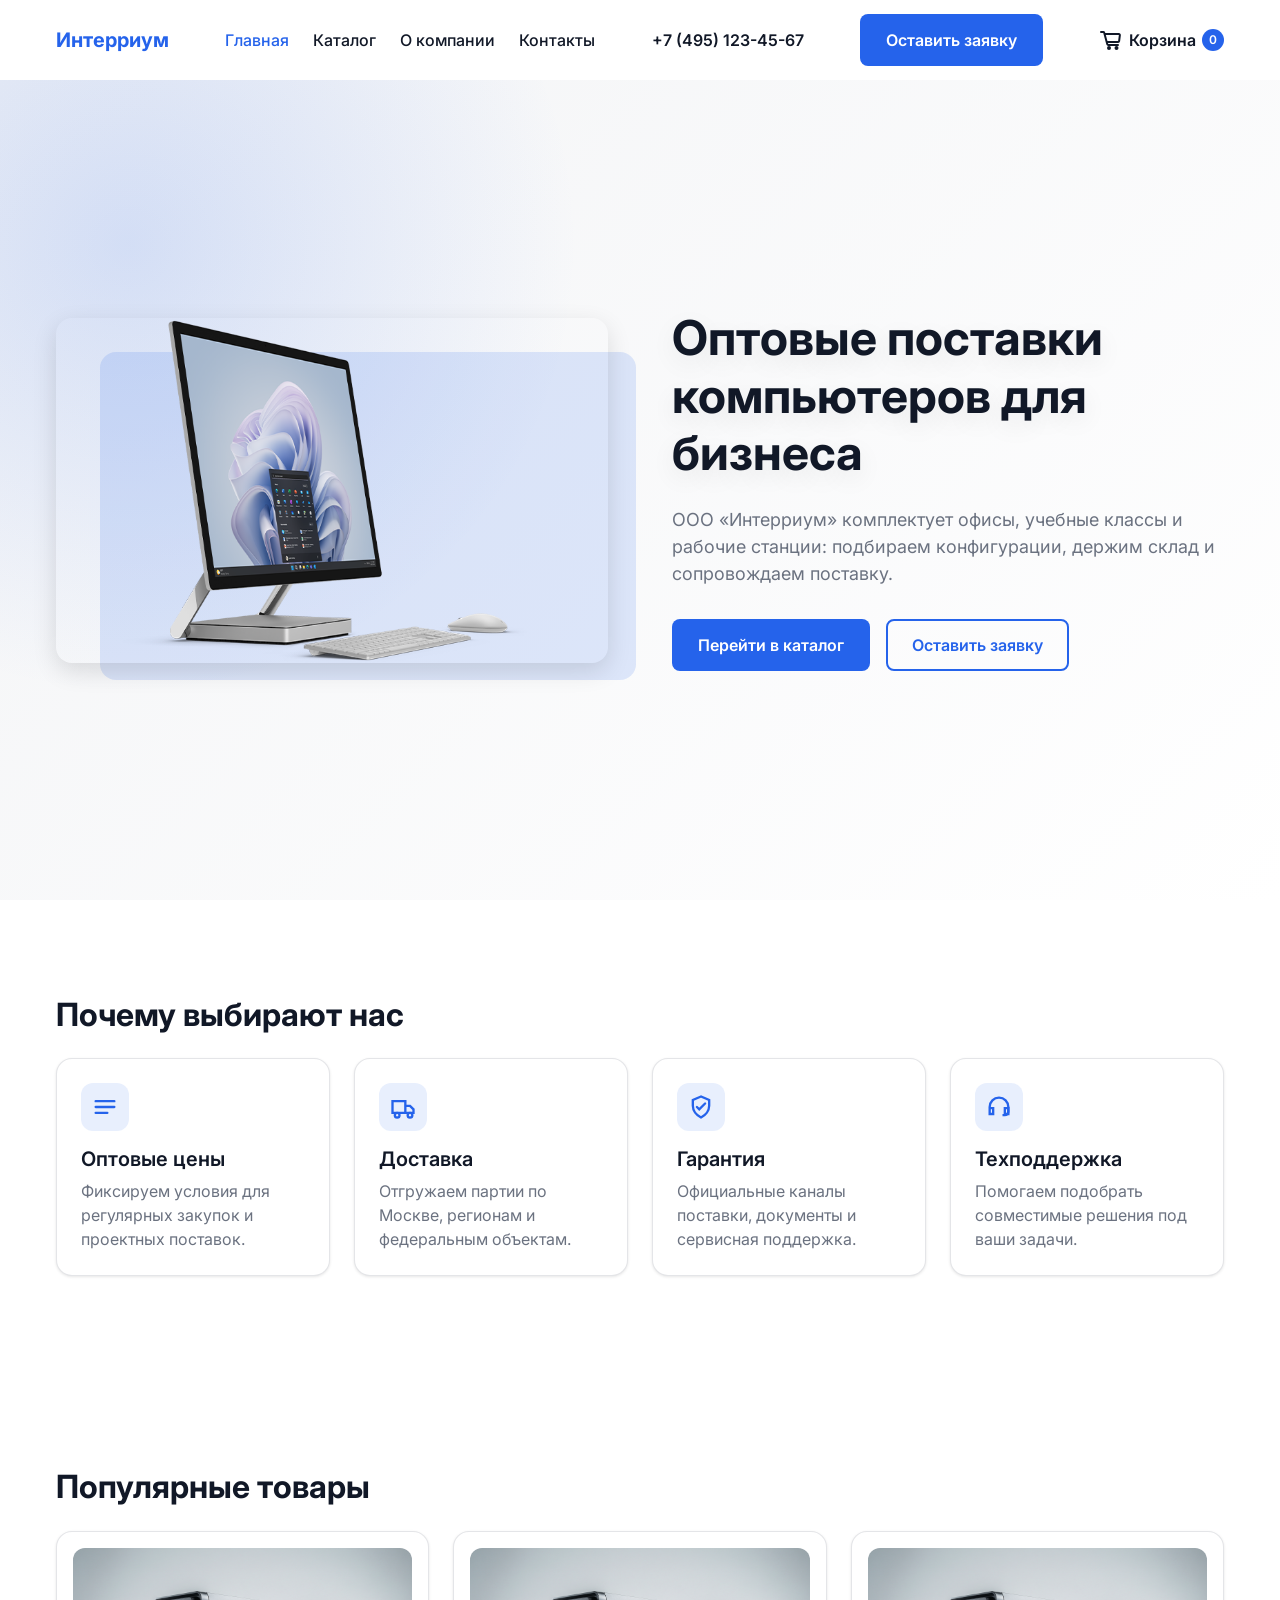
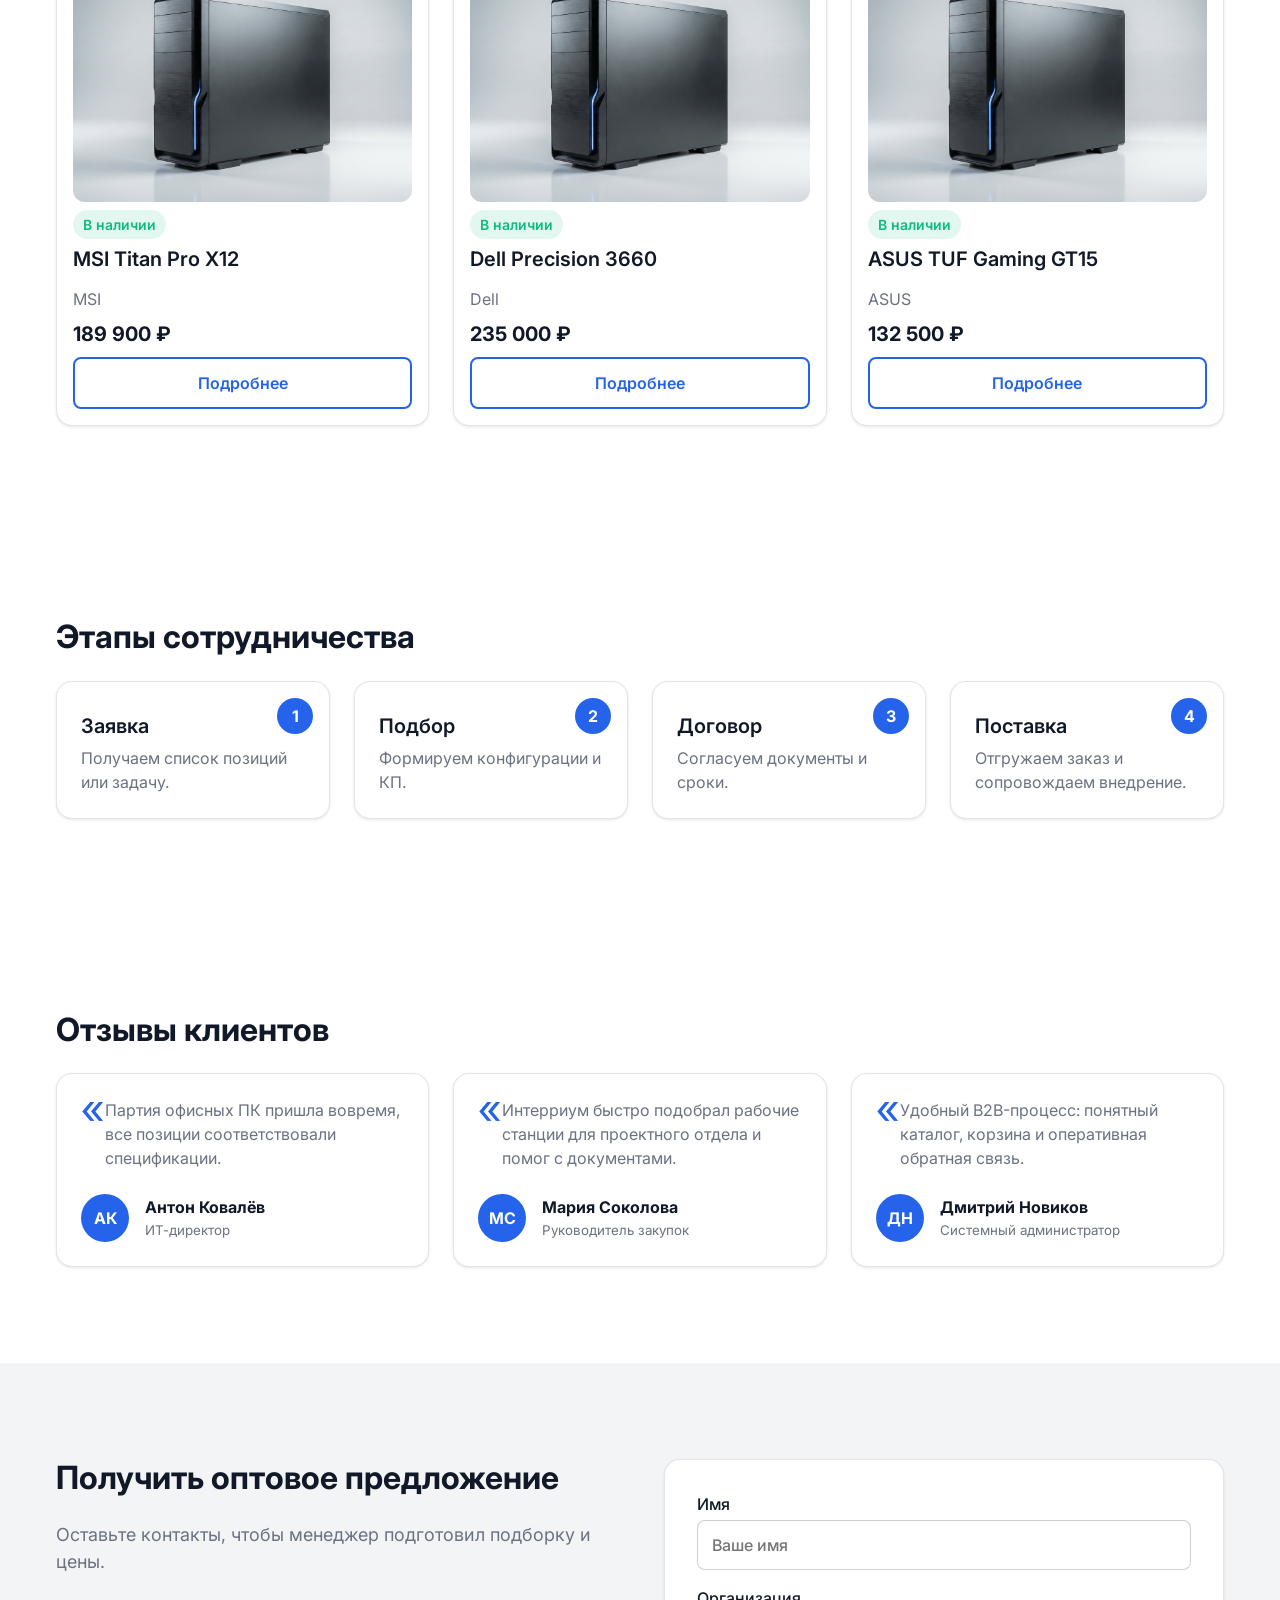
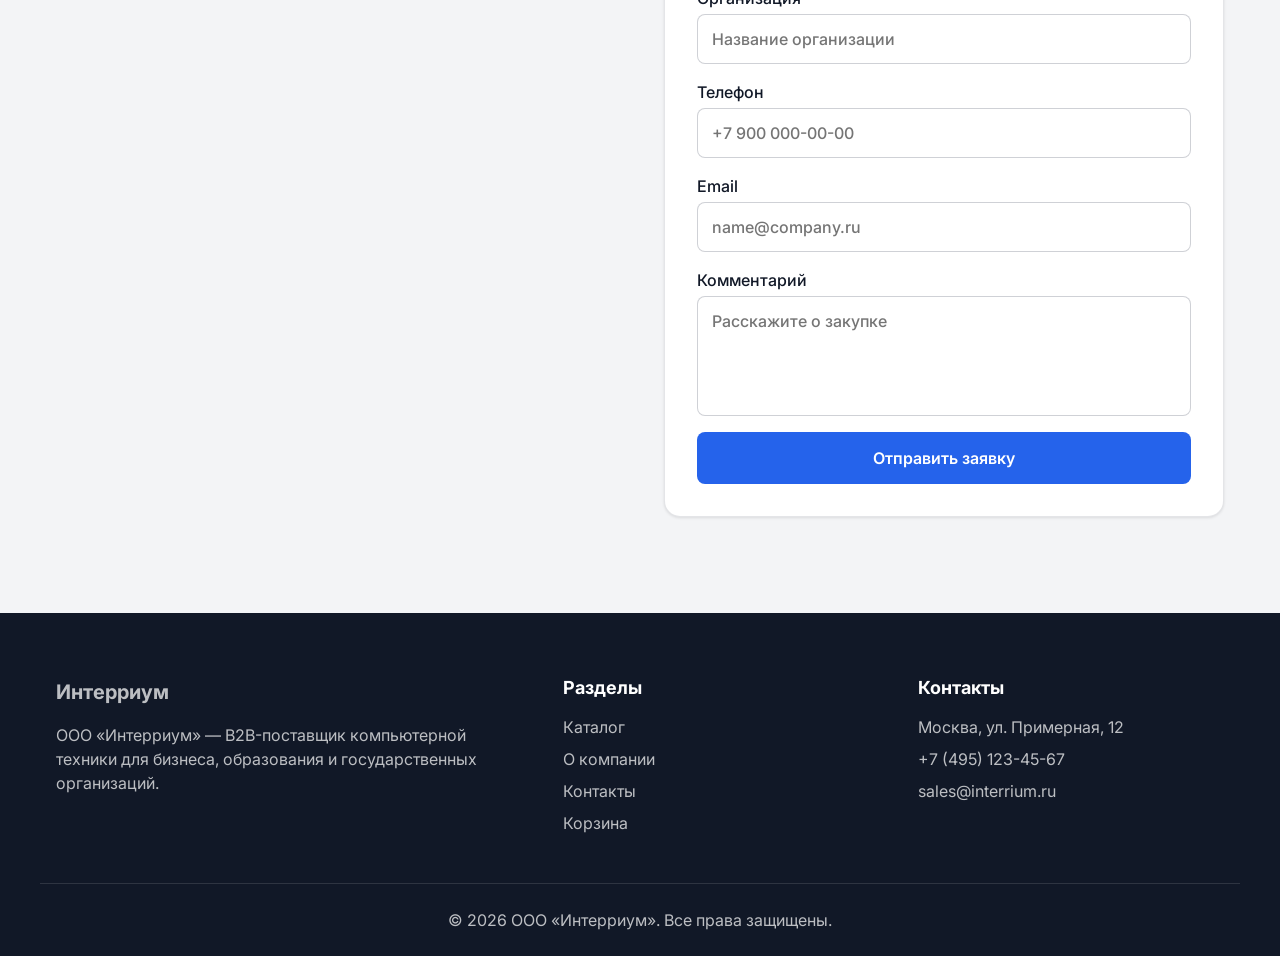
==== commit b9876b52: "prettier" ====
--- a/index.html
+++ b/index.html
@@ -28,12 +28,7 @@
   <body>
     <header class="header" id="siteHeader">
       <div class="container header__inner">
-        <a
-          href="index.html"
-          class="header__logo"
-          aria-label="ООО Интерриум, на главную"
-          >Интерриум</a
-        >
+        <a href="index.html" class="header__logo" aria-label="ООО Интерриум, на главную">Интерриум</a>
         <nav class="header__nav" aria-label="Основная навигация">
           <ul class="header__nav-list">
             <li>
@@ -49,21 +44,9 @@
           </ul>
         </nav>
         <a href="tel:+74951234567" class="header__phone">+7 (495) 123-45-67</a>
-        <button
-          type="button"
-          class="btn btn--primary header__btn"
-          data-modal="requestModal"
-        >
-          Оставить заявку
-        </button>
+        <button type="button" class="btn btn--primary header__btn" data-modal="requestModal">Оставить заявку</button>
         <a href="cart.html" class="header__cart" aria-label="Перейти в корзину">
-          <svg
-            class="header__cart-icon"
-            aria-hidden="true"
-            viewBox="0 0 24 24"
-            fill="none"
-            xmlns="http://www.w3.org/2000/svg"
-          >
+          <svg class="header__cart-icon" aria-hidden="true" viewBox="0 0 24 24" fill="none" xmlns="http://www.w3.org/2000/svg">
             <path
               d="M5.33331 6H19.8672C20.4687 6 20.9341 6.52718 20.8595 7.12403L20.1095 13.124C20.0469 13.6245 19.6215 14 19.1172 14H16.5555H9.44442H7.99998"
               stroke="currentColor"
@@ -77,31 +60,13 @@
               stroke-linecap="round"
               stroke-linejoin="round"
             />
-            <circle
-              cx="10"
-              cy="20"
-              r="1"
-              stroke="currentColor"
-              stroke-width="2"
-              stroke-linejoin="round"
-            />
-            <circle
-              cx="17.5"
-              cy="20"
-              r="1"
-              stroke="currentColor"
-              stroke-width="2"
-              stroke-linejoin="round"
-            />
+            <circle cx="10" cy="20" r="1" stroke="currentColor" stroke-width="2" stroke-linejoin="round" />
+            <circle cx="17.5" cy="20" r="1" stroke="currentColor" stroke-width="2" stroke-linejoin="round" />
           </svg>
-          <span>Корзина</span><span class="header__cart-count">0</span>
+          <span>Корзина</span>
+          <span class="header__cart-count">0</span>
         </a>
-        <button
-          type="button"
-          class="header__burger"
-          aria-label="Открыть меню"
-          aria-expanded="false"
-        >
+        <button type="button" class="header__burger" aria-label="Открыть меню" aria-expanded="false">
           <span></span>
           <span></span>
           <span></span>
@@ -112,30 +77,17 @@
       <section class="hero hero--home">
         <div class="container hero__inner">
           <div class="hero__media">
-            <img
-              src="assets/images/banner_1.png"
-              alt="Современные компьютеры для оптовой закупки"
-            />
+            <img src="assets/images/banner_1.png" alt="Современные компьютеры для оптовой закупки" />
           </div>
           <div class="hero__content">
-            <h1 class="hero__title">
-              Оптовые поставки компьютеров для бизнеса
-            </h1>
+            <h1 class="hero__title">Оптовые поставки компьютеров для бизнеса</h1>
             <p class="hero__subtitle">
-              ООО «Интерриум» комплектует офисы, учебные классы и рабочие
-              станции: подбираем конфигурации, держим склад и сопровождаем
+              ООО «Интерриум» комплектует офисы, учебные классы и рабочие станции: подбираем конфигурации, держим склад и сопровождаем
               поставку.
             </p>
             <div class="hero__buttons">
-              <a class="btn btn--primary" href="catalog.html"
-                >Перейти в каталог</a
-              ><button
-                type="button"
-                class="btn btn--outline"
-                data-modal="requestModal"
-              >
-                Оставить заявку
-              </button>
+              <a class="btn btn--primary" href="catalog.html">Перейти в каталог</a>
+              <button type="button" class="btn btn--outline" data-modal="requestModal">Оставить заявку</button>
             </div>
           </div>
         </div>
@@ -145,82 +97,42 @@
           <h2 class="section-title">Почему выбирают нас</h2>
           <div class="advantages__grid">
             <article class="advantage-card">
-              <span class="advantage-card__icon"
-                ><svg viewBox="0 0 24 24" fill="none">
-                  <path
-                    d="M4 7h16M4 12h16M4 17h10"
-                    stroke="currentColor"
-                    stroke-width="2"
-                    stroke-linecap="round"
-                  /></svg
-              ></span>
+              <span class="advantage-card__icon">
+                <svg viewBox="0 0 24 24" fill="none">
+                  <path d="M4 7h16M4 12h16M4 17h10" stroke="currentColor" stroke-width="2" stroke-linecap="round" />
+                </svg>
+              </span>
               <h3>Оптовые цены</h3>
-              <p>
-                Фиксируем условия для регулярных закупок и проектных поставок.
-              </p>
+              <p>Фиксируем условия для регулярных закупок и проектных поставок.</p>
             </article>
             <article class="advantage-card">
-              <span class="advantage-card__icon"
-                ><svg viewBox="0 0 24 24" fill="none">
-                  <path
-                    d="M3 7h11v10H3zM14 11h4l3 3v3h-7z"
-                    stroke="currentColor"
-                    stroke-width="2"
-                  />
-                  <circle
-                    cx="7"
-                    cy="19"
-                    r="2"
-                    stroke="currentColor"
-                    stroke-width="2"
-                  />
-                  <circle
-                    cx="18"
-                    cy="19"
-                    r="2"
-                    stroke="currentColor"
-                    stroke-width="2"
-                  /></svg
-              ></span>
+              <span class="advantage-card__icon">
+                <svg viewBox="0 0 24 24" fill="none">
+                  <path d="M3 7h11v10H3zM14 11h4l3 3v3h-7z" stroke="currentColor" stroke-width="2" />
+                  <circle cx="7" cy="19" r="2" stroke="currentColor" stroke-width="2" />
+                  <circle cx="18" cy="19" r="2" stroke="currentColor" stroke-width="2" />
+                </svg>
+              </span>
               <h3>Доставка</h3>
-              <p>
-                Отгружаем партии по Москве, регионам и федеральным объектам.
-              </p>
+              <p>Отгружаем партии по Москве, регионам и федеральным объектам.</p>
             </article>
             <article class="advantage-card">
-              <span class="advantage-card__icon"
-                ><svg viewBox="0 0 24 24" fill="none">
-                  <path
-                    d="M12 3 5 6v5c0 4 3 8 7 10 4-2 7-6 7-10V6l-7-3Z"
-                    stroke="currentColor"
-                    stroke-width="2"
-                  />
-                  <path
-                    d="m8.5 12 2 2 5-5"
-                    stroke="currentColor"
-                    stroke-width="2"
-                    stroke-linecap="round"
-                  /></svg
-              ></span>
+              <span class="advantage-card__icon">
+                <svg viewBox="0 0 24 24" fill="none">
+                  <path d="M12 3 5 6v5c0 4 3 8 7 10 4-2 7-6 7-10V6l-7-3Z" stroke="currentColor" stroke-width="2" />
+                  <path d="m8.5 12 2 2 5-5" stroke="currentColor" stroke-width="2" stroke-linecap="round" />
+                </svg>
+              </span>
               <h3>Гарантия</h3>
-              <p>
-                Официальные каналы поставки, документы и сервисная поддержка.
-              </p>
+              <p>Официальные каналы поставки, документы и сервисная поддержка.</p>
             </article>
             <article class="advantage-card">
-              <span class="advantage-card__icon"
-                ><svg viewBox="0 0 24 24" fill="none">
-                  <path
-                    d="M4 12a8 8 0 1 1 16 0v4a3 3 0 0 1-3 3h-2"
-                    stroke="currentColor"
-                    stroke-width="2"
-                  />
-                  <path
-                    d="M4 13h3v5H4zM17 13h3v5h-3z"
-                    stroke="currentColor"
-                    stroke-width="2"
-                  /></svg
-              ></span>
+              <span class="advantage-card__icon">
+                <svg viewBox="0 0 24 24" fill="none">
+                  <path d="M4 12a8 8 0 1 1 16 0v4a3 3 0 0 1-3 3h-2" stroke="currentColor" stroke-width="2" />
+                  <path d="M4 13h3v5H4zM17 13h3v5h-3z" stroke="currentColor" stroke-width="2" />
+                </svg>
+              </span>
               <h3>Техподдержка</h3>
               <p>Помогаем подобрать совместимые решения под ваши задачи.</p>
             </article>
@@ -232,43 +144,28 @@
           <h2 class="section-title">Популярные товары</h2>
           <div class="products-grid products-grid--featured">
             <article class="product-card">
-              <img
-                src="assets/images/product-01.png"
-                alt="MSI Titan Pro X12"
-                loading="lazy"
-              /><span class="badge badge--success">В наличии</span>
+              <img src="assets/images/product-01.png" alt="MSI Titan Pro X12" loading="lazy" />
+              <span class="badge badge--success">В наличии</span>
               <h3>MSI Titan Pro X12</h3>
               <p>MSI</p>
-              <strong>189 900 ₽</strong
-              ><a class="btn btn--outline" href="product.html?id=1"
-                >Подробнее</a
-              >
+              <strong>189 900 ₽</strong>
+              <a class="btn btn--outline" href="product.html?id=1">Подробнее</a>
             </article>
             <article class="product-card">
-              <img
-                src="assets/images/product-01.png"
-                alt="Dell Precision 3660"
-                loading="lazy"
-              /><span class="badge badge--success">В наличии</span>
+              <img src="assets/images/product-01.png" alt="Dell Precision 3660" loading="lazy" />
+              <span class="badge badge--success">В наличии</span>
               <h3>Dell Precision 3660</h3>
               <p>Dell</p>
-              <strong>235 000 ₽</strong
-              ><a class="btn btn--outline" href="product.html?id=5"
-                >Подробнее</a
-              >
+              <strong>235 000 ₽</strong>
+              <a class="btn btn--outline" href="product.html?id=5">Подробнее</a>
             </article>
             <article class="product-card">
-              <img
-                src="assets/images/product-01.png"
-                alt="ASUS TUF Gaming GT15"
-                loading="lazy"
-              /><span class="badge badge--success">В наличии</span>
+              <img src="assets/images/product-01.png" alt="ASUS TUF Gaming GT15" loading="lazy" />
+              <span class="badge badge--success">В наличии</span>
               <h3>ASUS TUF Gaming GT15</h3>
               <p>ASUS</p>
-              <strong>132 500 ₽</strong
-              ><a class="btn btn--outline" href="product.html?id=20"
-                >Подробнее</a
-              >
+              <strong>132 500 ₽</strong>
+              <a class="btn btn--outline" href="product.html?id=20">Подробнее</a>
             </article>
           </div>
         </div>
@@ -301,33 +198,27 @@
           <h2 class="section-title">Отзывы клиентов</h2>
           <div class="reviews__grid">
             <article class="review-card">
-              <p>
-                Партия офисных ПК пришла вовремя, все позиции соответствовали
-                спецификации.
-              </p>
+              <p>Партия офисных ПК пришла вовремя, все позиции соответствовали спецификации.</p>
               <div>
-                <span class="avatar">АК</span><strong>Антон Ковалёв</strong
-                ><small>ИТ-директор</small>
+                <span class="avatar">АК</span>
+                <strong>Антон Ковалёв</strong>
+                <small>ИТ-директор</small>
               </div>
             </article>
             <article class="review-card">
-              <p>
-                Интерриум быстро подобрал рабочие станции для проектного отдела
-                и помог с документами.
-              </p>
+              <p>Интерриум быстро подобрал рабочие станции для проектного отдела и помог с документами.</p>
               <div>
-                <span class="avatar">МС</span><strong>Мария Соколова</strong
-                ><small>Руководитель закупок</small>
+                <span class="avatar">МС</span>
+                <strong>Мария Соколова</strong>
+                <small>Руководитель закупок</small>
               </div>
             </article>
             <article class="review-card">
-              <p>
-                Удобный B2B-процесс: понятный каталог, корзина и оперативная
-                обратная связь.
-              </p>
+              <p>Удобный B2B-процесс: понятный каталог, корзина и оперативная обратная связь.</p>
               <div>
-                <span class="avatar">ДН</span><strong>Дмитрий Новиков</strong
-                ><small>Системный администратор</small>
+                <span class="avatar">ДН</span>
+                <strong>Дмитрий Новиков</strong>
+                <small>Системный администратор</small>
               </div>
             </article>
           </div>
@@ -337,39 +228,30 @@
         <div class="container request-section__grid">
           <div>
             <h2 class="section-title">Получить оптовое предложение</h2>
-            <p class="section-subtitle">
-              Оставьте контакты, чтобы менеджер подготовил подборку и цены.
-            </p>
+            <p class="section-subtitle">Оставьте контакты, чтобы менеджер подготовил подборку и цены.</p>
           </div>
           <form class="form js-validate-form" novalidate>
-            <label class="form__field"
-              >Имя<input name="name" placeholder="Ваше имя" required /></label
-            ><label class="form__field"
-              >Организация<input
-                name="organization"
-                placeholder="Название организации"
-                required /></label
-            ><label class="form__field"
-              >Телефон<input
-                name="phone"
-                type="tel"
-                placeholder="+7 900 000-00-00"
-                required /></label
-            ><label class="form__field"
-              >Email<input
-                name="email"
-                type="email"
-                placeholder="name@company.ru"
-                required /></label
-            ><label class="form__field"
-              >Комментарий<textarea
-                name="message"
-                placeholder="Расскажите о закупке"
-                required
-              ></textarea></label
-            ><button class="btn btn--primary" type="submit">
-              Отправить заявку
-            </button>
+            <label class="form__field">
+              Имя
+              <input name="name" placeholder="Ваше имя" required />
+            </label>
+            <label class="form__field">
+              Организация
+              <input name="organization" placeholder="Название организации" required />
+            </label>
+            <label class="form__field">
+              Телефон
+              <input name="phone" type="tel" placeholder="+7 900 000-00-00" required />
+            </label>
+            <label class="form__field">
+              Email
+              <input name="email" type="email" placeholder="name@company.ru" required />
+            </label>
+            <label class="form__field">
+              Комментарий
+              <textarea name="message" placeholder="Расскажите о закупке" required></textarea>
+            </label>
+            <button class="btn btn--primary" type="submit">Отправить заявку</button>
           </form>
         </div>
       </section>
@@ -378,10 +260,7 @@
       <div class="container footer__grid">
         <div>
           <a href="index.html" class="footer__logo">Интерриум</a>
-          <p>
-            ООО «Интерриум» — B2B-поставщик компьютерной техники для бизнеса,
-            образования и государственных организаций.
-          </p>
+          <p>ООО «Интерриум» — B2B-поставщик компьютерной техники для бизнеса, образования и государственных организаций.</p>
         </div>
         <nav aria-label="Навигация в подвале">
           <h2 class="footer__title">Разделы</h2>
@@ -405,66 +284,36 @@
     </footer>
     <div class="modal" id="requestModal" aria-hidden="true">
       <div class="modal__overlay" data-modal-close></div>
-      <div
-        class="modal__window"
-        role="dialog"
-        aria-modal="true"
-        aria-labelledby="requestModalTitle"
-      >
-        <button
-          type="button"
-          class="modal__close"
-          data-modal-close
-          aria-label="Закрыть окно"
-        >
+      <div class="modal__window" role="dialog" aria-modal="true" aria-labelledby="requestModalTitle">
+        <button type="button" class="modal__close" data-modal-close aria-label="Закрыть окно">
           <svg aria-hidden="true" viewBox="0 0 24 24" fill="none">
-            <path
-              d="M6 6l12 12M18 6 6 18"
-              stroke="currentColor"
-              stroke-width="2"
-              stroke-linecap="round"
-            />
+            <path d="M6 6l12 12M18 6 6 18" stroke="currentColor" stroke-width="2" stroke-linecap="round" />
           </svg>
         </button>
         <form class="form modal__form js-validate-form" novalidate>
           <h2 id="requestModalTitle" class="form__title">Оставить заявку</h2>
-          <p class="form__text">
-            Заполните форму, и менеджер подготовит оптовое предложение.
-          </p>
-          <label class="form__field"
-            >Имя<input name="name" type="text" placeholder="Ваше имя" required
-          /></label>
-          <label class="form__field"
-            >Организация<input
-              name="organization"
-              type="text"
-              placeholder="Название организации"
-              required
-          /></label>
-          <label class="form__field"
-            >Телефон<input
-              name="phone"
-              type="tel"
-              placeholder="+7 900 000-00-00"
-              required
-          /></label>
-          <label class="form__field"
-            >Email<input
-              name="email"
-              type="email"
-              placeholder="name@company.ru"
-              required
-          /></label>
-          <label class="form__field"
-            >Комментарий<textarea
-              name="message"
-              placeholder="Какие компьютеры вас интересуют"
-              required
-            ></textarea>
-          </label>
-          <button class="btn btn--primary form__submit" type="submit">
-            Отправить
-          </button>
+          <p class="form__text">Заполните форму, и менеджер подготовит оптовое предложение.</p>
+          <label class="form__field">
+            Имя
+            <input name="name" type="text" placeholder="Ваше имя" required />
+          </label>
+          <label class="form__field">
+            Организация
+            <input name="organization" type="text" placeholder="Название организации" required />
+          </label>
+          <label class="form__field">
+            Телефон
+            <input name="phone" type="tel" placeholder="+7 900 000-00-00" required />
+          </label>
+          <label class="form__field">
+            Email
+            <input name="email" type="email" placeholder="name@company.ru" required />
+          </label>
+          <label class="form__field">
+            Комментарий
+            <textarea name="message" placeholder="Какие компьютеры вас интересуют" required></textarea>
+          </label>
+          <button class="btn btn--primary form__submit" type="submit">Отправить</button>
         </form>
         <div class="form-success" hidden>
           <h2>Спасибо! Заявка принята.</h2>
--- a/css/header.css
+++ b/css/header.css
@@ -5,7 +5,7 @@
   right: 0;
   z-index: 900;
   min-height: var(--header-height);
-  background-color: rgba(var(--color-white-rgb), .96);
+  background-color: rgba(var(--color-white-rgb), 0.5);
   backdrop-filter: blur(14px);
   transition: box-shadow var(--transition-base);
 }
@@ -59,6 +59,7 @@
   gap: 6px;
   color: var(--color-dark);
   font-weight: var(--font-weight-semibold);
+  transition: color var(--transition-base);
 }
 
 .header__cart:hover {
@@ -100,7 +101,9 @@
   height: 2px;
   border-radius: var(--radius-full);
   background-color: var(--color-dark);
-  transition: transform var(--transition-base), opacity var(--transition-base);
+  transition:
+    transform var(--transition-base),
+    opacity var(--transition-base);
 }
 
 .header__burger.is-active span:nth-child(1) {
--- a/css/footer.css
+++ b/css/footer.css
@@ -7,7 +7,7 @@
 .footer p,
 .footer a,
 .footer span {
-  color: rgba(var(--color-white-rgb), .72);
+  color: rgba(var(--color-white-rgb), 0.72);
 }
 
 .footer a {
@@ -52,5 +52,6 @@
 .footer__bottom {
   margin-top: var(--spacing-2xl);
   padding-top: var(--spacing-lg);
-  border-top: 1px solid rgba(var(--color-white-rgb), .12);
+  border-top: 1px solid rgba(var(--color-white-rgb), 0.12);
+  text-align: center;
 }
--- a/css/catalog.css
+++ b/css/catalog.css
@@ -61,10 +61,12 @@
   width: 20px;
   height: 20px;
   flex: 0 0 20px;
-  border: 2px solid rgba(var(--color-gray-rgb), .38);
+  border: 2px solid rgba(var(--color-gray-rgb), 0.38);
   border-radius: var(--radius-sm);
   background-color: var(--color-white);
-  transition: background-color var(--transition-base), border-color var(--transition-base);
+  transition:
+    background-color var(--transition-base),
+    border-color var(--transition-base);
 }
 
 .filters input[type="checkbox"]:checked {
@@ -123,7 +125,7 @@
 
 .catalog__grid {
   display: grid;
-  grid-template-columns: repeat(3, 1fr);
+  grid-template-columns: repeat(2, 1fr);
   gap: var(--spacing-lg);
 }
 
@@ -148,11 +150,14 @@
   min-width: 44px;
   min-height: 44px;
   padding: 8px 14px;
-  border: 1px solid rgba(var(--color-gray-rgb), .28);
+  border: 1px solid rgba(var(--color-gray-rgb), 0.28);
   border-radius: var(--radius-md);
   color: var(--color-dark);
   background-color: var(--color-white);
-  transition: background-color var(--transition-base), color var(--transition-base), border-color var(--transition-base);
+  transition:
+    background-color var(--transition-base),
+    color var(--transition-base),
+    border-color var(--transition-base);
 }
 
 .pagination button:hover,
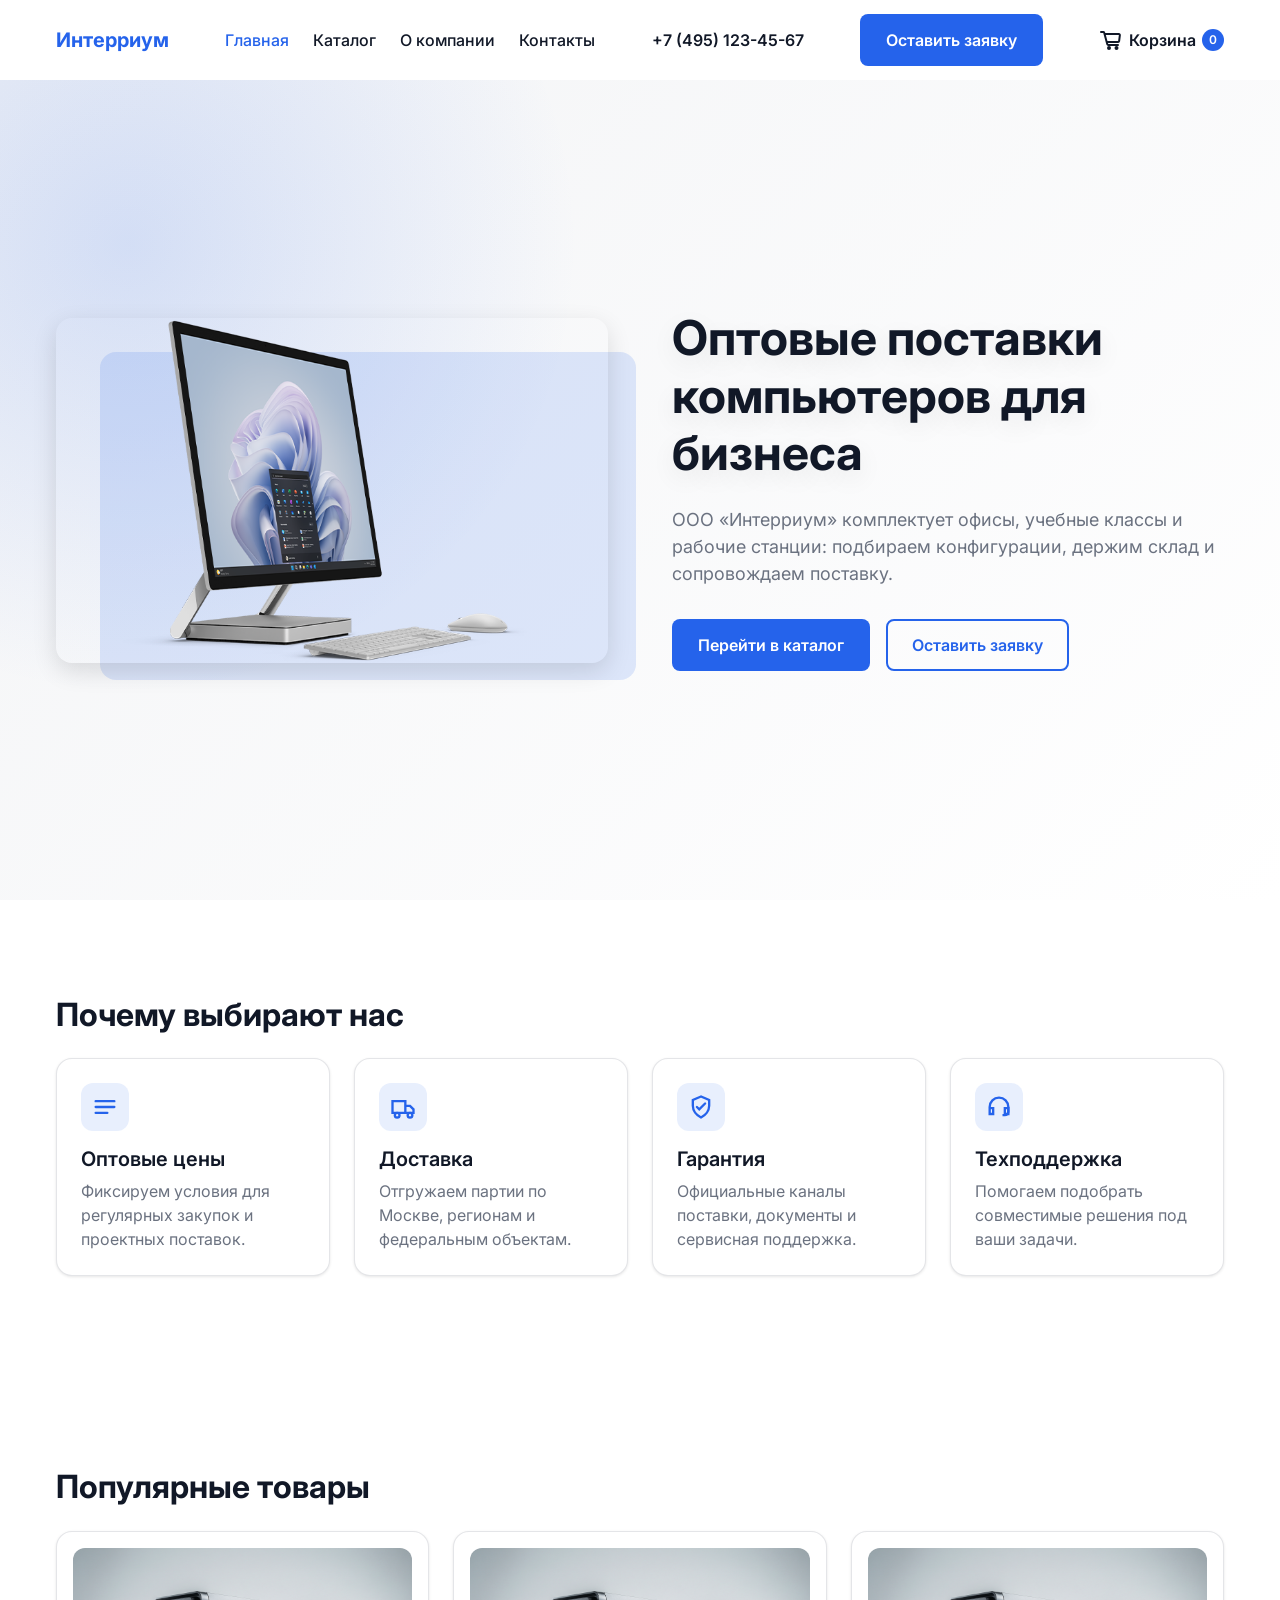
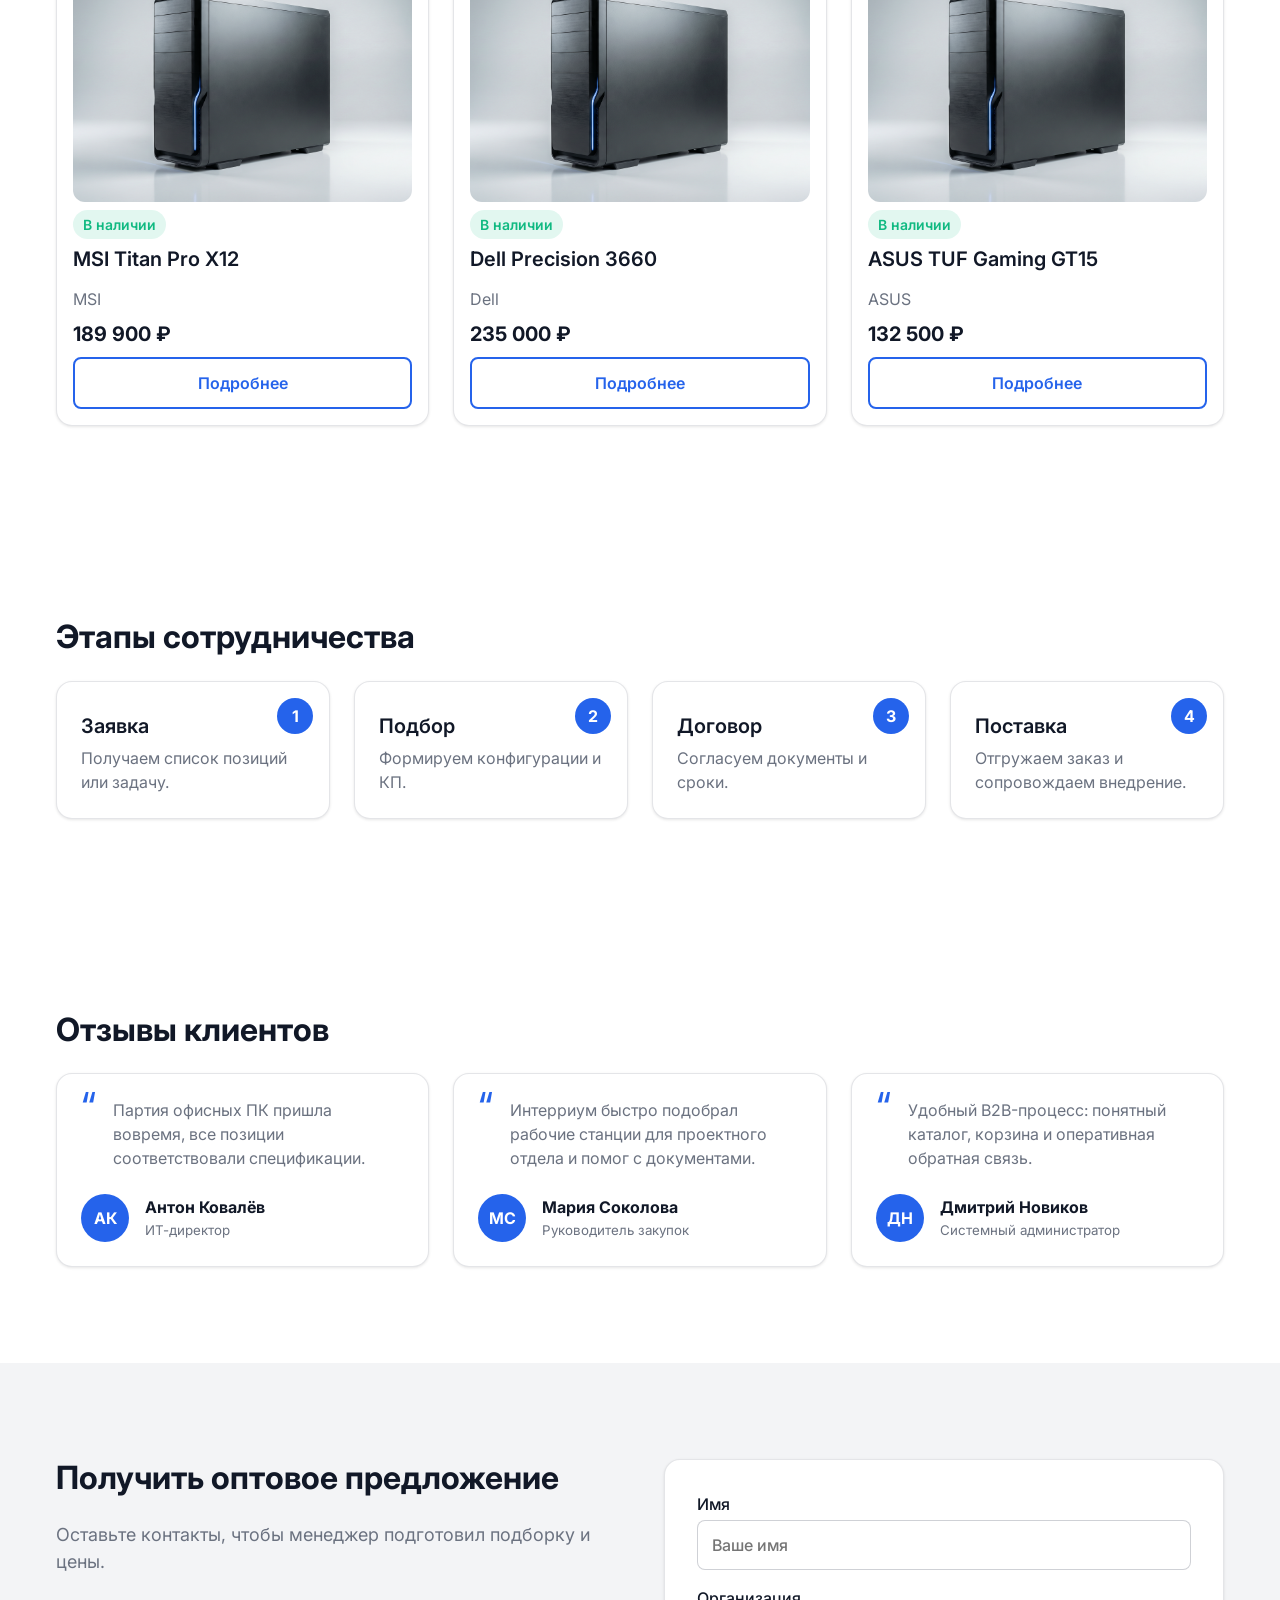
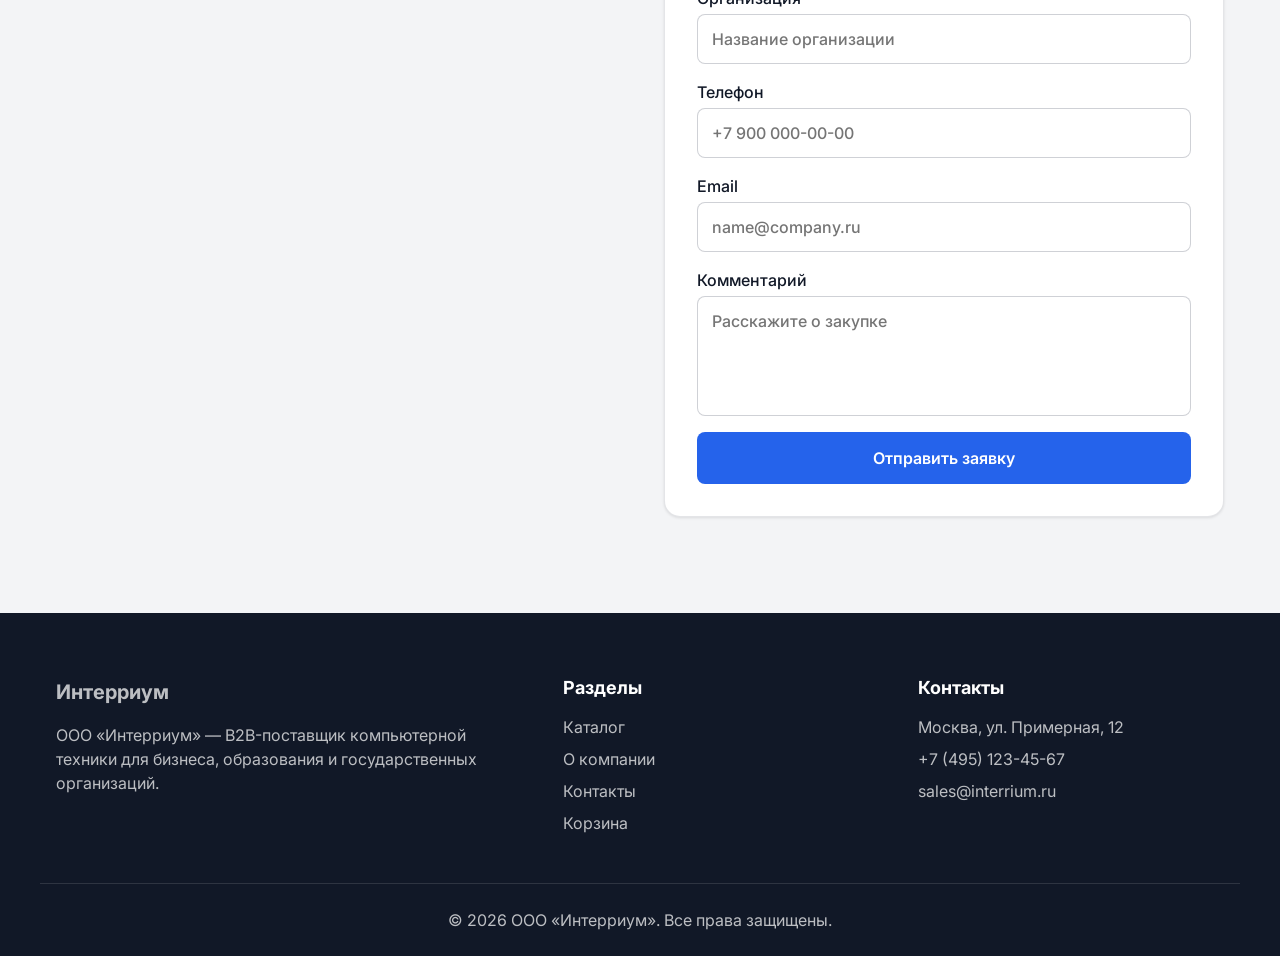
==== commit 4e7494e6: "Add partners carousel functionality with dynamic loading and animation" ====
--- a/index.html
+++ b/index.html
@@ -92,6 +92,7 @@
           </div>
         </div>
       </section>
+
       <section class="section advantages">
         <div class="container">
           <h2 class="section-title">Почему выбирают нас</h2>
@@ -139,6 +140,7 @@
           </div>
         </div>
       </section>
+
       <section class="section featured-products">
         <div class="container">
           <h2 class="section-title">Популярные товары</h2>
@@ -151,6 +153,7 @@
               <strong>189 900 ₽</strong>
               <a class="btn btn--outline" href="product.html?id=1">Подробнее</a>
             </article>
+
             <article class="product-card">
               <img src="assets/images/product-01.png" alt="Dell Precision 3660" loading="lazy" />
               <span class="badge badge--success">В наличии</span>
@@ -159,6 +162,7 @@
               <strong>235 000 ₽</strong>
               <a class="btn btn--outline" href="product.html?id=5">Подробнее</a>
             </article>
+
             <article class="product-card">
               <img src="assets/images/product-01.png" alt="ASUS TUF Gaming GT15" loading="lazy" />
               <span class="badge badge--success">В наличии</span>
@@ -170,6 +174,7 @@
           </div>
         </div>
       </section>
+
       <section class="section steps">
         <div class="container">
           <h2 class="section-title">Этапы сотрудничества</h2>
@@ -193,6 +198,7 @@
           </ol>
         </div>
       </section>
+
       <section class="section reviews">
         <div class="container">
           <h2 class="section-title">Отзывы клиентов</h2>
@@ -224,6 +230,7 @@
           </div>
         </div>
       </section>
+
       <section class="section request-section">
         <div class="container request-section__grid">
           <div>
--- a/css/style.css
+++ b/css/style.css
@@ -1,3 +1,4 @@
+/* === Базовые настройки сайта: применяются на всех страницах === */
 html {
   scroll-behavior: smooth;
 }
@@ -48,6 +49,7 @@
   color: var(--color-gray);
 }
 
+/* === Общая сетка и отступы страниц === */
 .main {
   padding-top: var(--header-height);
 }
@@ -72,6 +74,7 @@
   font-size: var(--font-size-lg);
 }
 
+/* === Общие кнопки === */
 .btn {
   display: inline-flex;
   min-height: 44px;
@@ -119,6 +122,7 @@
   background-color: var(--color-primary);
 }
 
+/* === Вспомогательные классы доступности === */
 .visually-hidden {
   position: absolute;
   width: 1px;
@@ -131,6 +135,7 @@
   border: 0;
 }
 
+/* === Внутренний hero-блок: каталог, товар, о компании, контакты, корзина === */
 .page-hero {
   padding: var(--spacing-3xl) 0;
   background: linear-gradient(135deg, var(--color-light), var(--color-white));
@@ -146,17 +151,14 @@
   font-size: var(--font-size-lg);
 }
 
+/* === Главная страница: первый экран === */
 .hero--home {
   min-height: calc(100vh - var(--header-height));
   display: flex;
   align-items: center;
   position: relative;
   background:
-    radial-gradient(
-      circle at 10% 20%,
-      rgba(var(--color-primary-rgb), 0.16),
-      transparent 34%
-    ),
+    radial-gradient(circle at 10% 20%, rgba(var(--color-primary-rgb), 0.16), transparent 34%),
     linear-gradient(135deg, var(--color-light), var(--color-white));
 }
 
@@ -204,6 +206,7 @@
   gap: var(--spacing-md);
 }
 
+/* === Общие сетки и оболочки карточек для нескольких страниц === */
 .advantages__grid,
 .products-grid,
 .steps__grid,
@@ -234,6 +237,7 @@
   box-shadow: var(--shadow-sm);
 }
 
+/* === Главная страница: преимущества === */
 .advantage-card {
   padding: var(--spacing-lg);
   transition:
@@ -269,6 +273,7 @@
   margin-bottom: var(--spacing-sm);
 }
 
+/* === Главная страница и каталог: карточки товаров === */
 .products-grid,
 .products-grid--featured {
   grid-template-columns: repeat(3, 1fr);
@@ -325,6 +330,7 @@
   background-color: rgba(var(--color-danger-rgb), 0.12);
 }
 
+/* === Главная страница: этапы сотрудничества === */
 .steps__grid {
   grid-template-columns: repeat(4, 1fr);
   counter-reset: steps;
@@ -351,6 +357,7 @@
   font-weight: var(--font-weight-bold);
 }
 
+/* === Главная страница: отзывы клиентов === */
 .reviews__grid {
   grid-template-columns: repeat(3, 1fr);
 }
@@ -362,11 +369,11 @@
 .review-card p {
   position: relative;
   margin-bottom: var(--spacing-lg);
-  padding-left: var(--spacing-lg);
+  padding-left: var(--spacing-xl);
 }
 
 .review-card p::before {
-  content: "«";
+  content: "“";
   position: absolute;
   left: 0;
   top: -12px;
@@ -399,6 +406,7 @@
   font-weight: var(--font-weight-bold);
 }
 
+/* === Формы заявок и обратной связи: главная, контакты и модальное окно === */
 .request-section {
   background-color: var(--color-light);
 }
@@ -482,6 +490,7 @@
   margin-bottom: var(--spacing-sm);
 }
 
+/* === Страница «О компании» === */
 .about__grid img {
   width: 100%;
   border-radius: var(--radius-xl);
@@ -515,33 +524,58 @@
   color: var(--color-gray);
 }
 
-.partners__row {
+/* Карусель партнёров */
+.partners__slider {
+  overflow: hidden;
+  position: relative;
+  width: 100vw;
+  margin-left: calc(50% - 50vw);
+}
+
+.partners__track {
   display: flex;
-  flex-wrap: wrap;
   gap: var(--spacing-md);
-}
-
-.partners__row span {
-  min-width: 140px;
+  width: fit-content;
+}
+
+.partners__item {
+  flex-shrink: 0;
+  min-width: 180px;
+  height: 150px;
   padding: var(--spacing-lg);
+  margin: var(--spacing-lg);
   border-radius: var(--radius-lg);
-  color: var(--color-gray);
-  background-color: var(--color-light);
-  text-align: center;
-  font-weight: var(--font-weight-bold);
-  filter: grayscale(1);
+  display: flex;
+  align-items: center;
+  justify-content: center;
+  filter: grayscale(0.2);
   transition:
     filter var(--transition-base),
-    color var(--transition-base),
-    transform var(--transition-base);
-}
-
-.partners__row span:hover {
+    transform var(--transition-base),
+    box-shadow var(--transition-base);
+}
+
+.partners__item:hover {
   filter: grayscale(0);
-  color: var(--color-primary);
   transform: translateY(-4px);
 }
 
+.partners__item img {
+  max-width: 100%;
+  max-height: 100%;
+  object-fit: contain;
+}
+
+/* Адаптивность */
+@media (max-width: 768px) {
+  .partners__item {
+    min-width: 140px;
+    height: 80px;
+    padding: var(--spacing-md);
+  }
+}
+
+/* === Страница «Контакты» === */
 .contacts__map iframe {
   width: 100%;
   min-height: 420px;
@@ -558,6 +592,7 @@
   margin-top: var(--spacing-md);
 }
 
+/* === Всплывающие уведомления: добавление в корзину и действия пользователя === */
 .toast {
   position: fixed;
   right: 16px;
@@ -582,6 +617,7 @@
   opacity: 1;
 }
 
+/* === Анимации === */
 @keyframes fadeIn {
   from {
     opacity: 0;
@@ -593,6 +629,7 @@
   }
 }
 
+/* === Общее модальное окно заявки: все страницы === */
 .modal {
   position: fixed;
   inset: 0;
